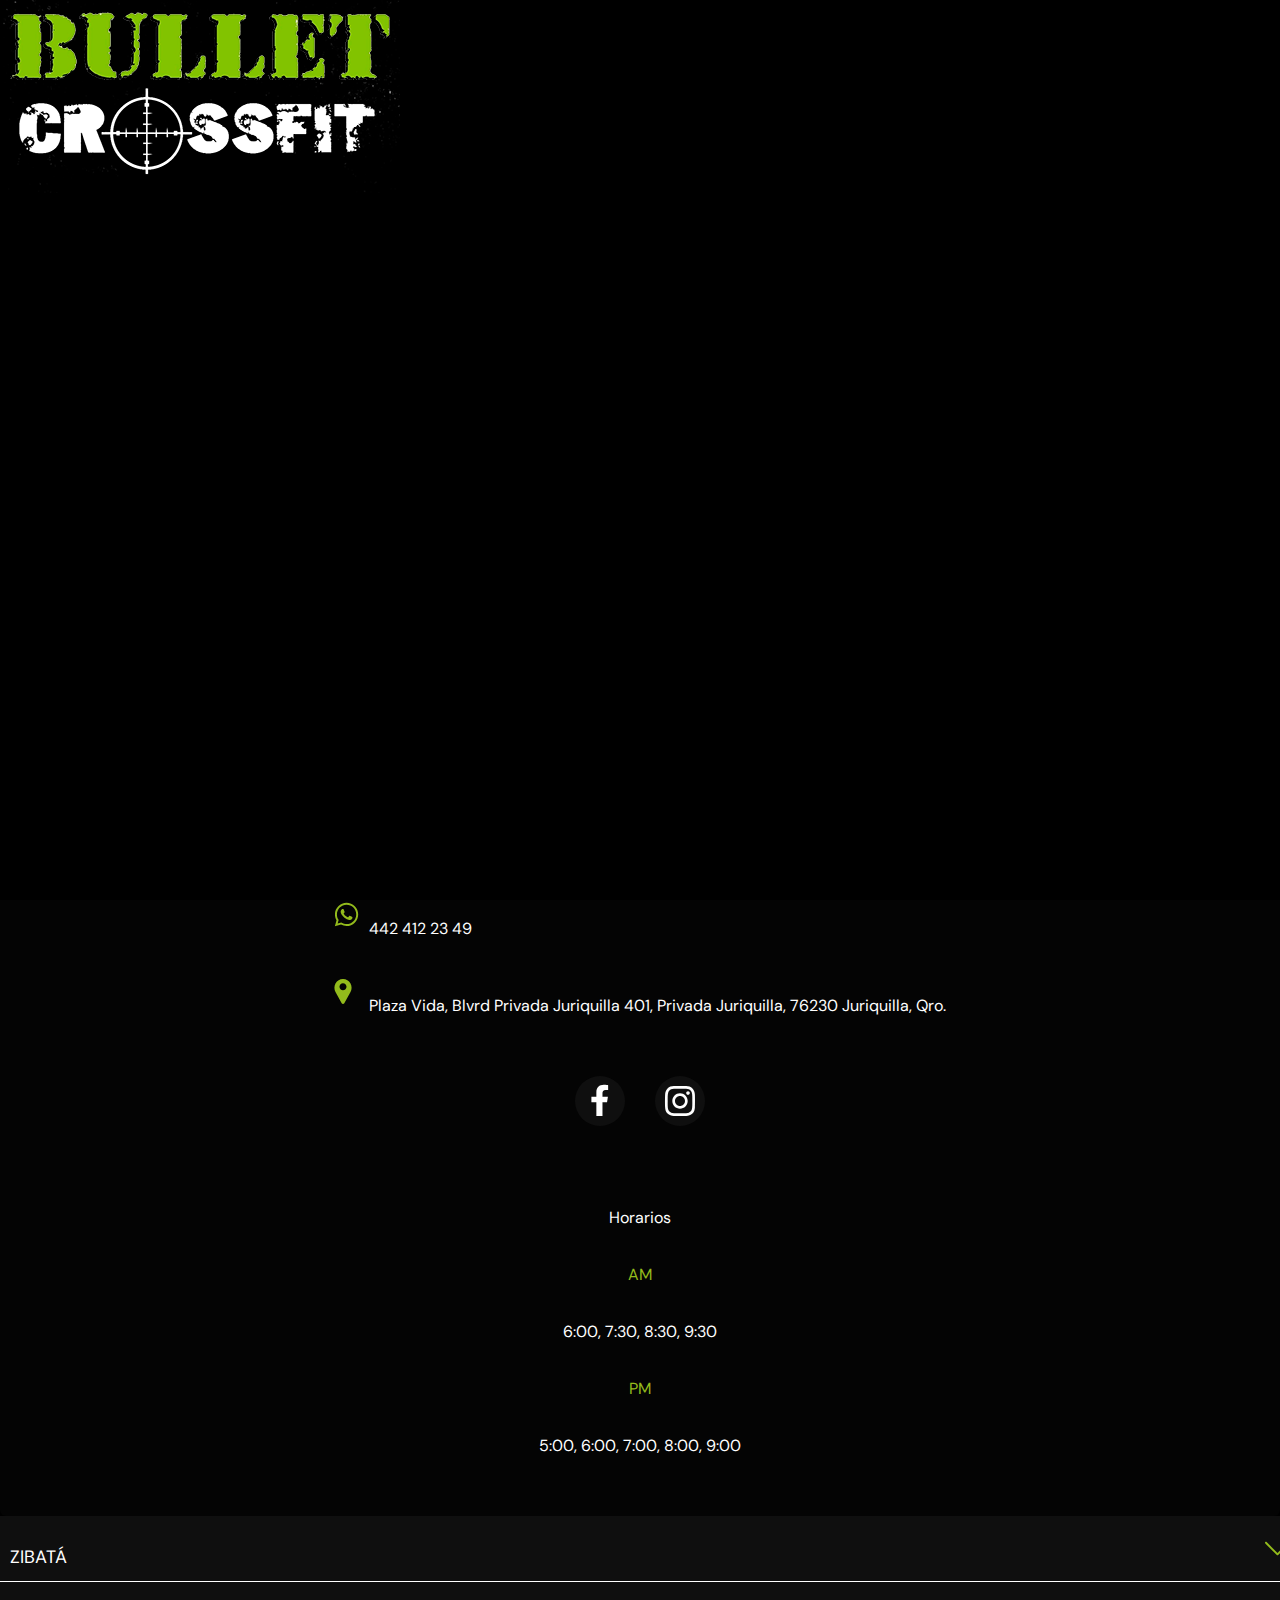
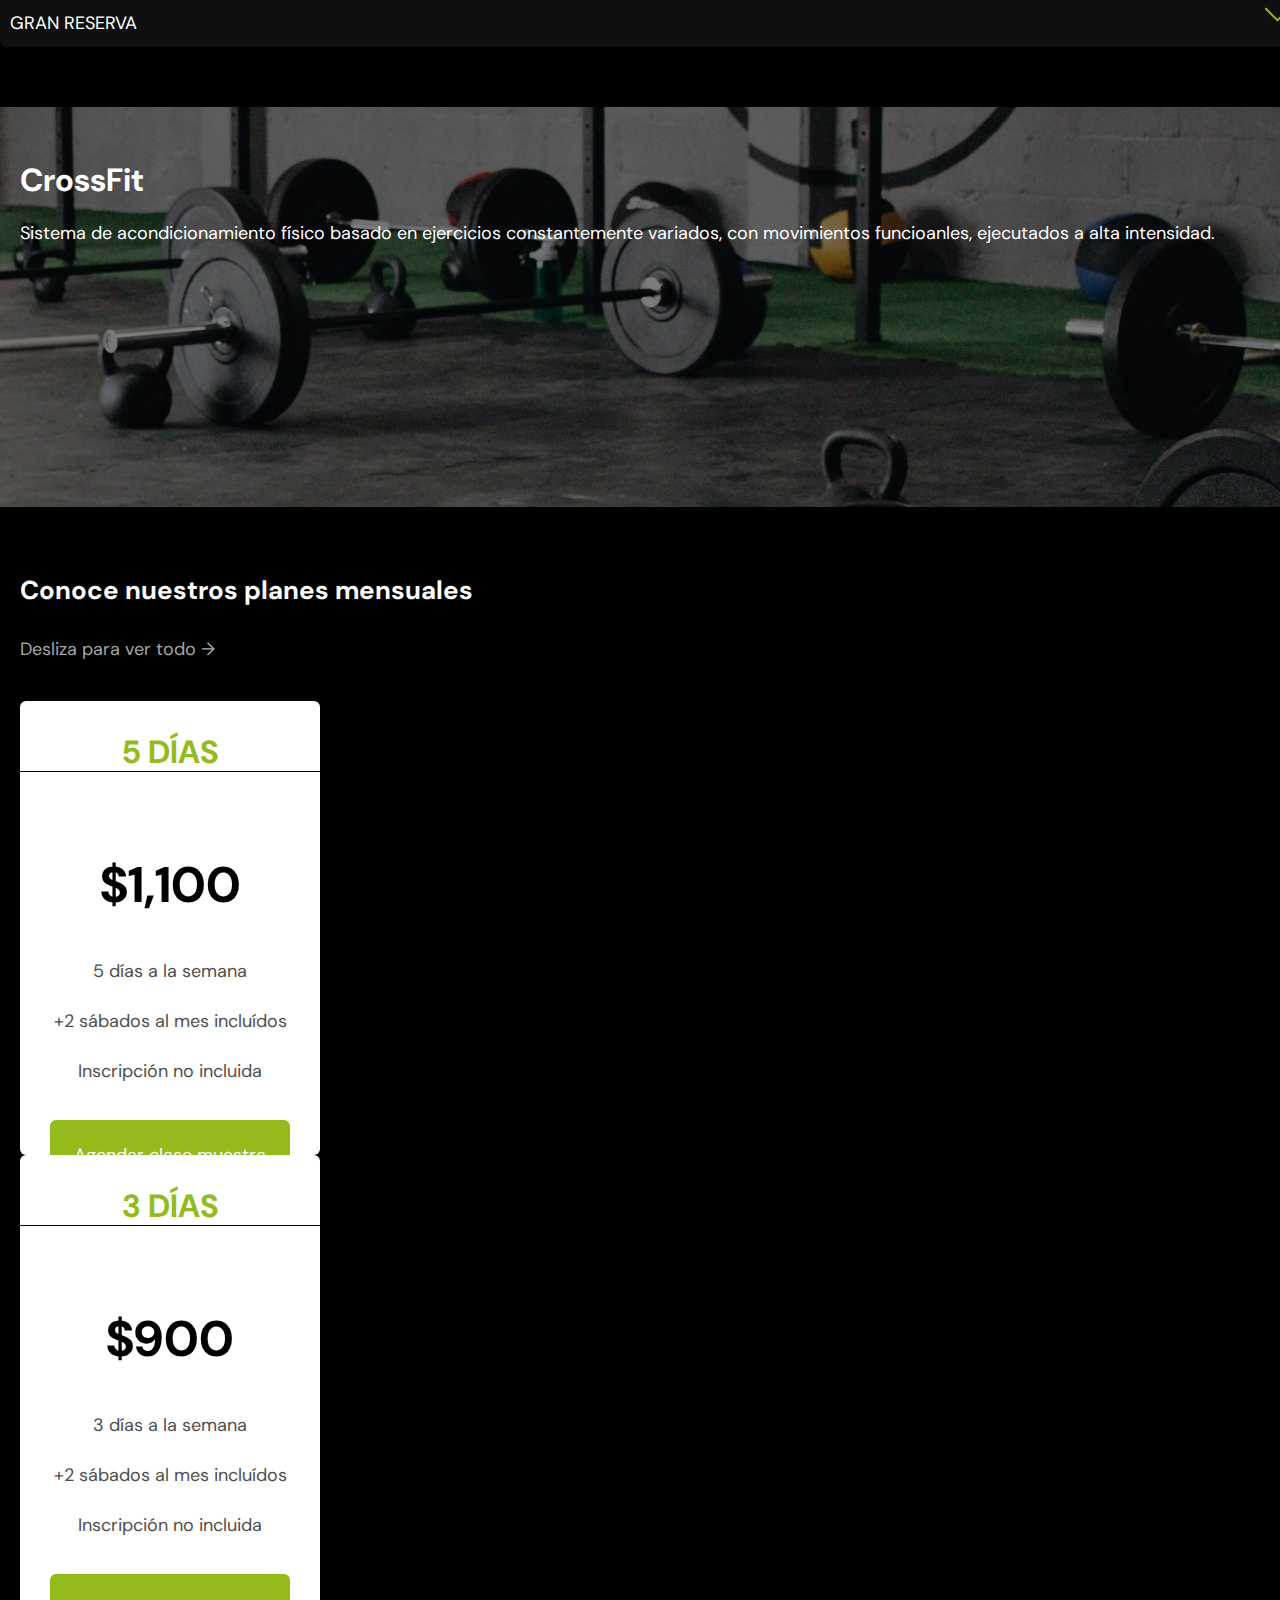
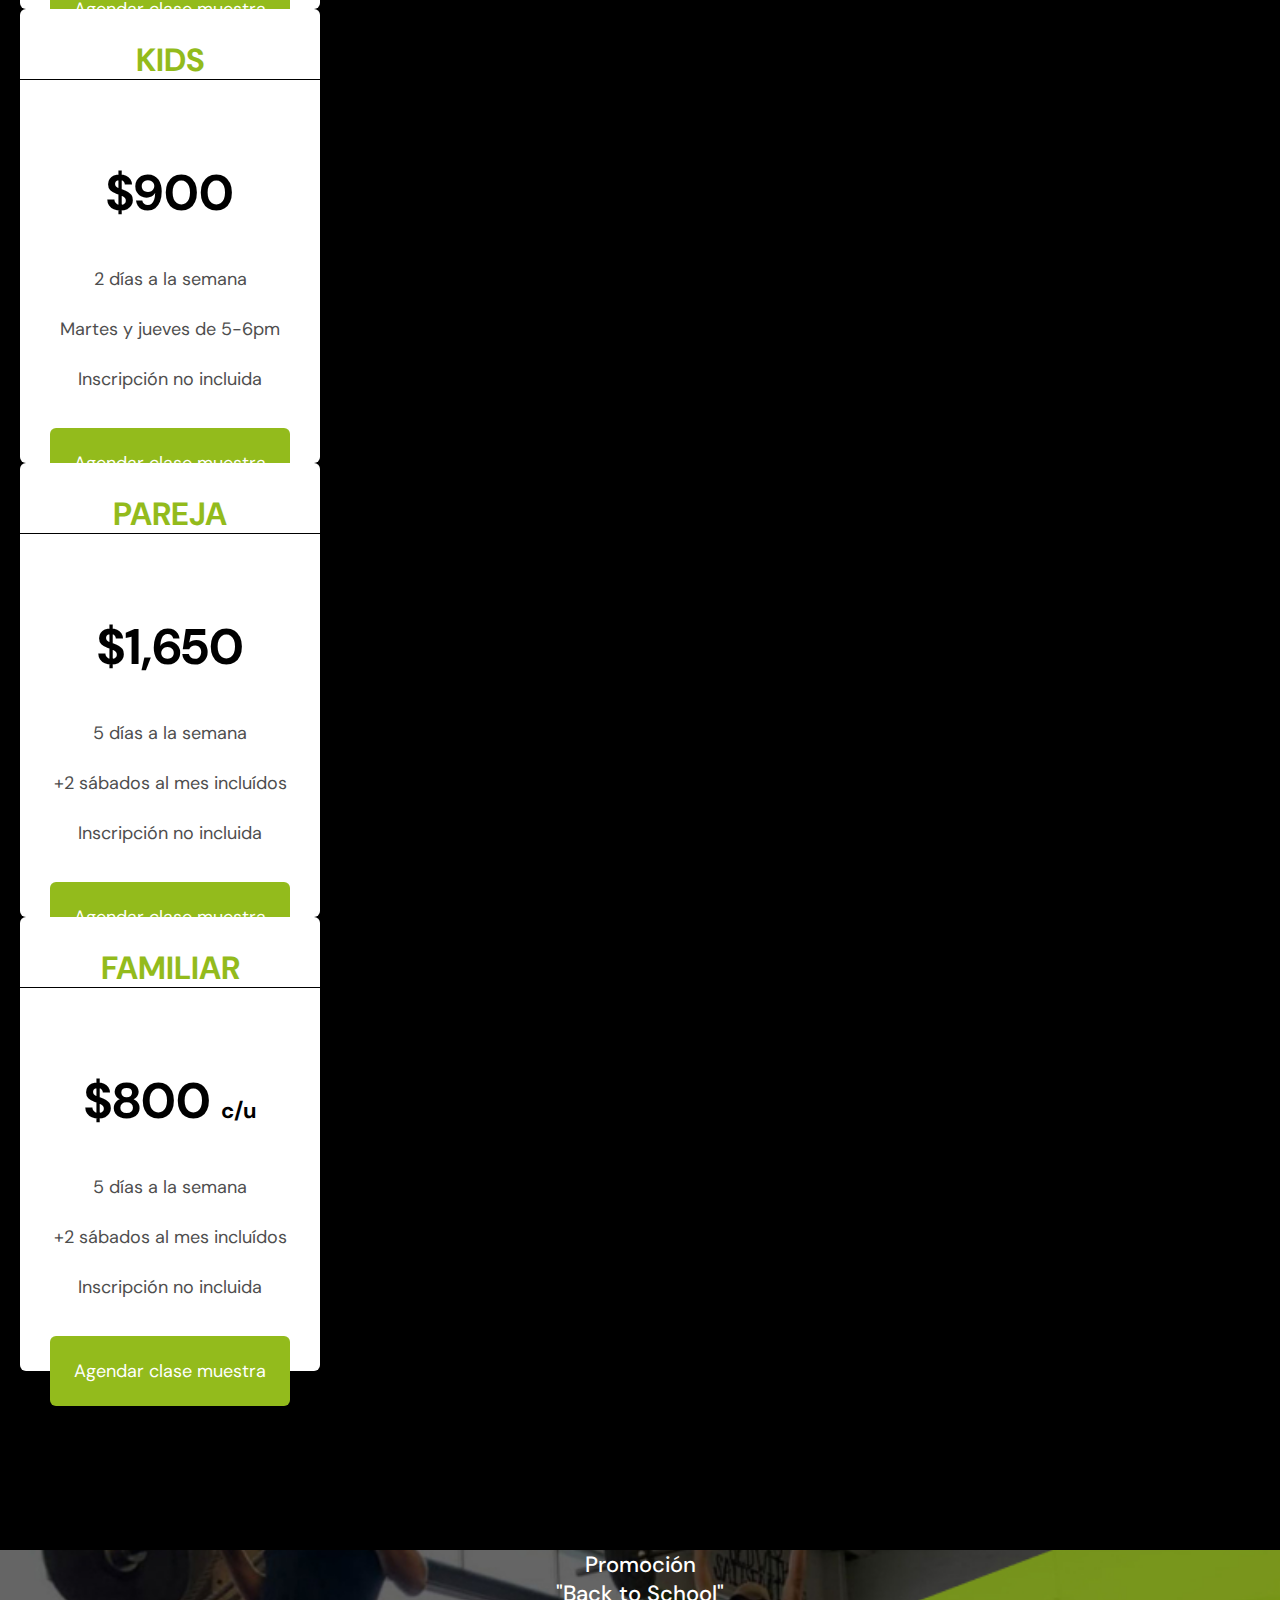
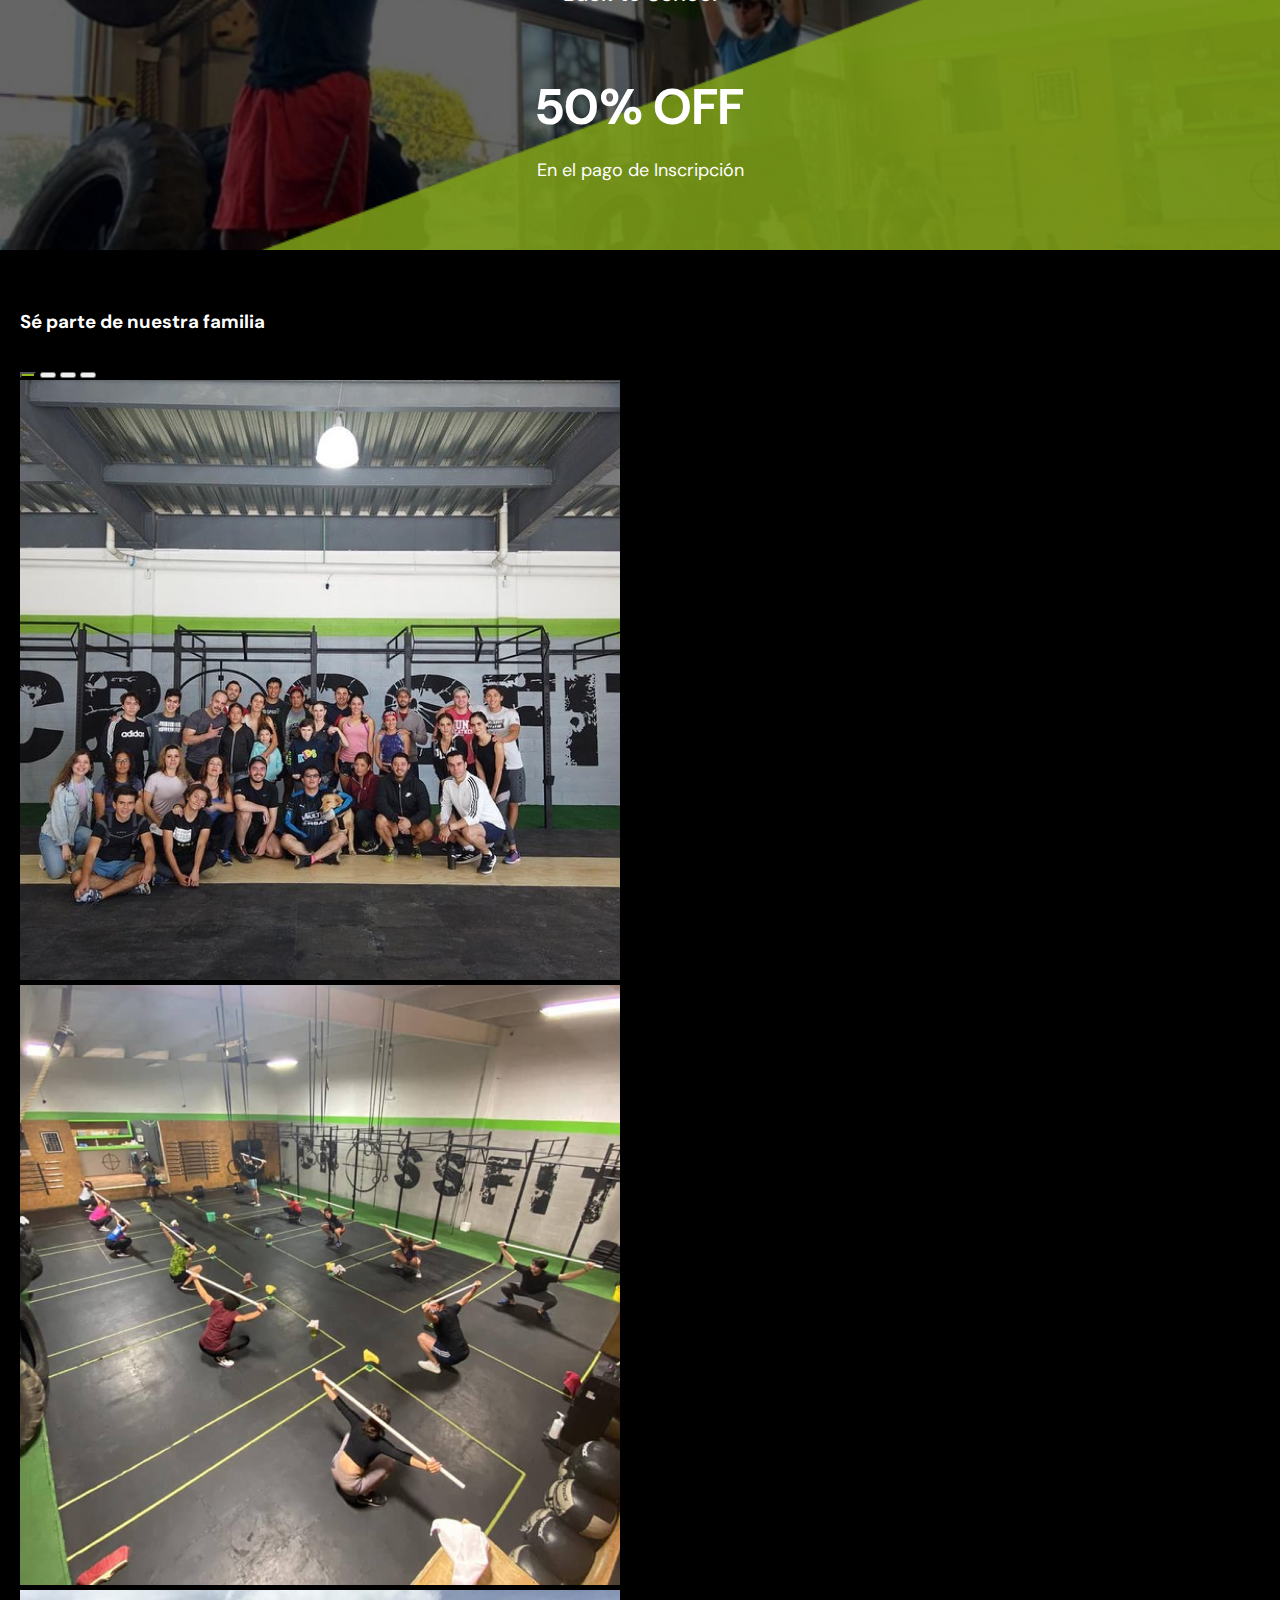
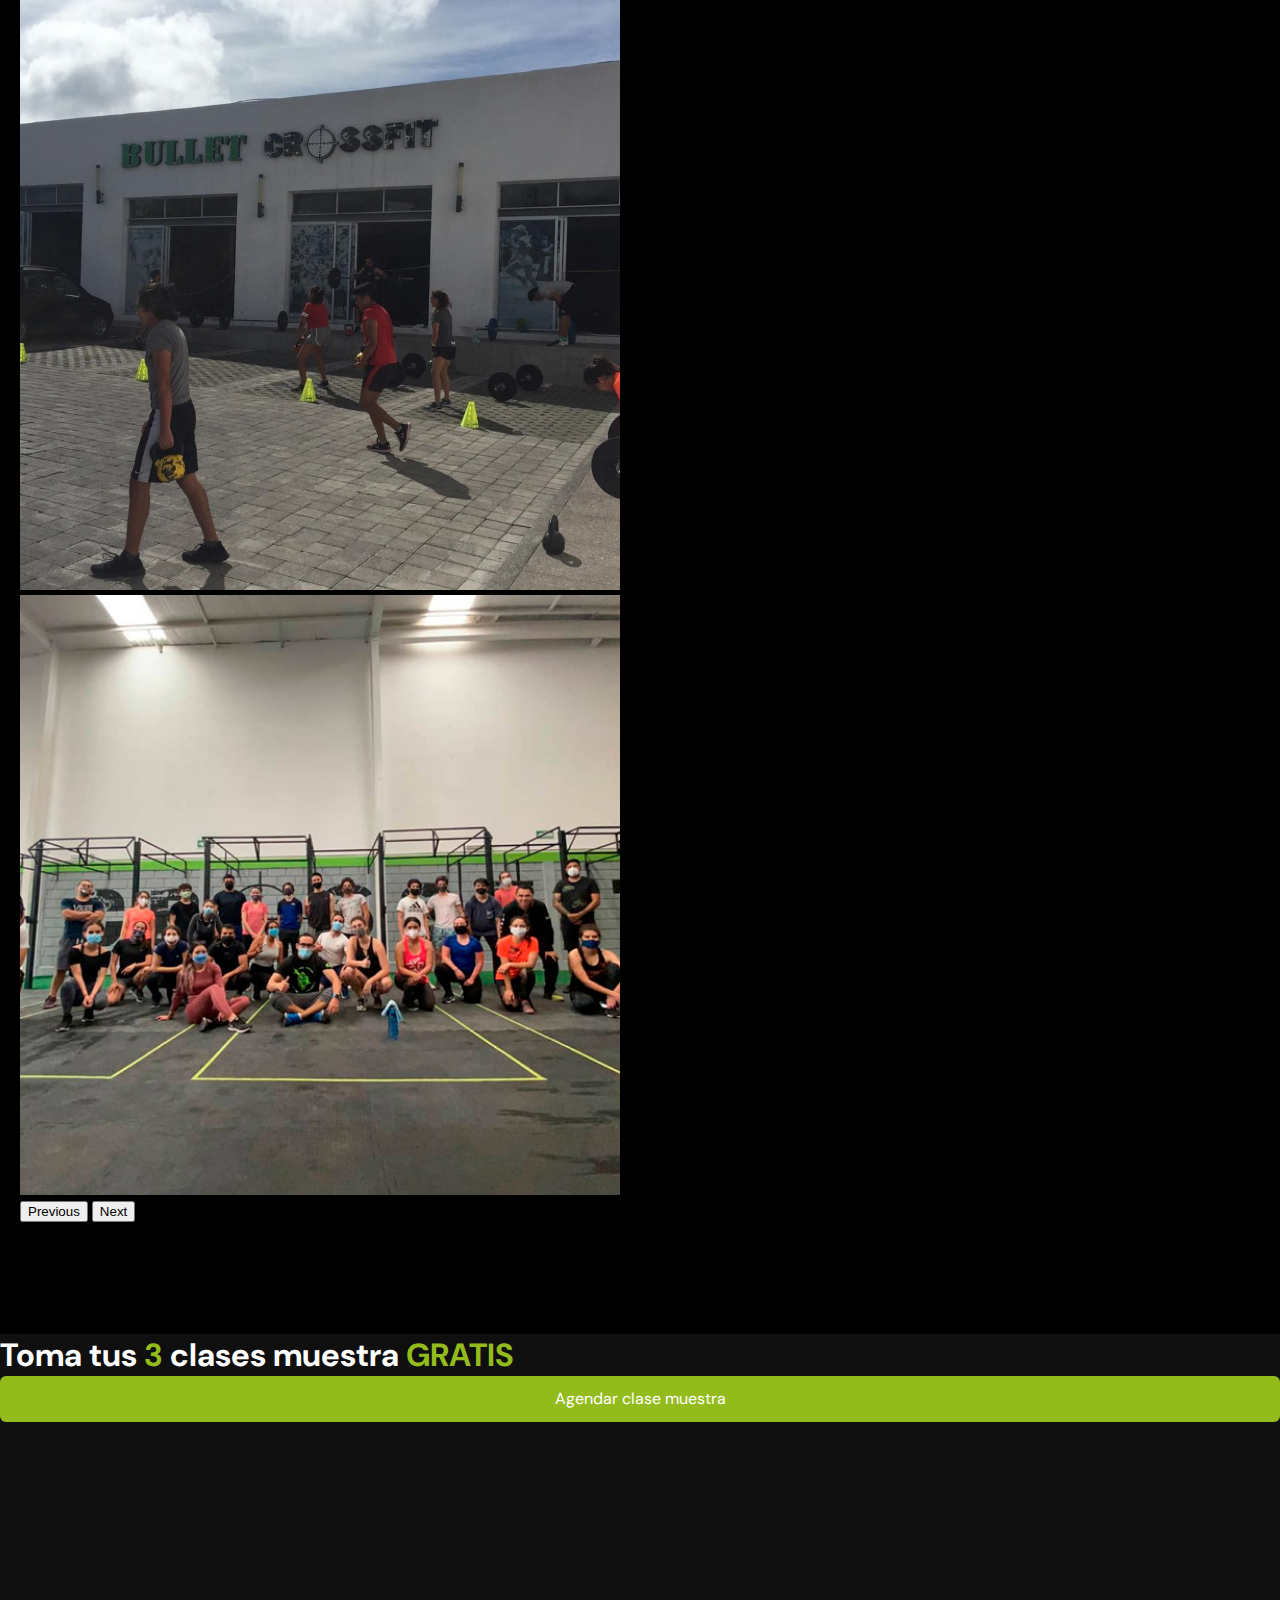
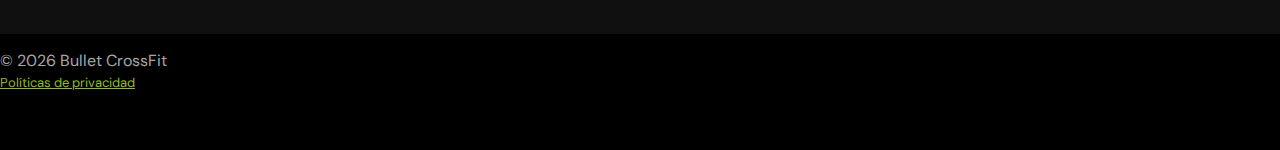
==== index.html @ 36960622 "Footer added" ====
<!DOCTYPE html>
<html lang="en">

<head>
  <meta charset="UTF-8">
  <meta http-equiv="X-UA-Compatible" content="IE=edge">
  <meta name="viewport" content="width=device-width, initial-scale=1.0">
  <title>Bullet CrossFit</title>

  <!-- BOOTSTRAP -->
  <link href="https://cdn.jsdelivr.net/npm/bootstrap@5.0.2/dist/css/bootstrap.min.css" rel="stylesheet"
    integrity="sha384-EVSTQN3/azprG1Anm3QDgpJLIm9Nao0Yz1ztcQTwFspd3yD65VohhpuuCOmLASjC" crossorigin="anonymous">

  <!-- CSS -->
  <link rel="stylesheet" href="./assets/css/style.css">

  <!-- FAVICON -->
  <link rel="shortcut icon" href="./assets/icon/favicon.png" type="image/x-icon">

  <!-- FONTS -->
  <link rel="preconnect" href="https://fonts.googleapis.com">
  <link rel="preconnect" href="https://fonts.gstatic.com" crossorigin>
  <link
    href="https://fonts.googleapis.com/css2?family=DM+Sans:wght@400;500;700&family=Roboto:wght@400;500;700;900&display=swap"
    rel="
        stylesheet">

</head>

<body>

  <!-- HIDE CONTENT -->
  <section class="hide__content d-none d-lg-flex justify-content-center align-items-center">
    <img src="./assets/img/logo_white_resized.png" alt="Logo Bullet">
  </section>

  <!-- WRAPPER -->
  <div class="wrapper">
    <!-- HEADER -->
    <header>

      <!-- NAVIGATION -->
      <div class="wrapper__nav">
        <nav class="nav d-flex align-items-center justify-content-between p-3">
          <div class="nav__logo--container">
            <a href="#" class="nav__logo">
              <img src="./assets/img/logo_white_resized.png" alt="Bullet CrossFit Logo">
            </a>
          </div>
          <div class="nav__button--container">
            <a href="https://wa.link/2tpdyw" class="nav__button bullet-btn" target="_blank">
              Agendar
            </a>
          </div>
        </nav>
      </div>
    </header>

    <div class="wrapper__content">

      <!-- BANNER -->
      <section class="wrapper__banner ">
        <div class="banner d-flex justify-content-center align-items-center position-relative px-4">
          <h1 class="banner__title text-center">Conoce Bullet y cambia tu estilo de vida</h1>
          <a href="./#plans" class="banner__button bullet-btn position-absolute">
            Únete
          </a>
        </div>
      </section>

      <!-- MAIN -->
      <main>

        <!-- LOCATIONS -->
        <section class="locations px-4">
          <div class="locations__header">
            <h2 class="locations__header-title text-center">
              Forma parte de la mejor comunidad de fitness
            </h2>
            <p class="locations__header-description text-center">
              Encuentra tu sucursal más cercana
            </p>
          </div>
          <div class="locations__body">
            <article class="locations__dropdown">
              <div class="dropdown__header">
                <h3>Juriquilla</h3>
                <span class="rotate"></span>
              </div>
              <div class="dropdown__body show">
                <p class="body__intro">Da clic para conocernos</p>
                <div class="body__contact">
                  <a href="https://wa.link/9fefru" class="contact__contact-link" target="_blank">
                    <span class="contact__contact-link--whatsapp"></span>
                    <p>442 412 23 49</p>
                  </a>
                  <a href="https://goo.gl/maps/PpkkTSuYLNdUomzv5" class="contact__contact-link" target="_blank">
                    <span class="contact__contact-link--location"></span>
                    <p>Plaza Vida, Blvrd Privada Juriquilla 401, Privada Juriquilla, 76230 Juriquilla, Qro.</p>
                  </a>
                </div>
                <div class="body__social">
                  <a href="https://www.facebook.com/bulletcrossfitJuriquilla" class="social__link facebook"
                    target="_blank">
                    <span></span>
                  </a>
                  <a href="https://www.instagram.com/bulletjuriquilla/" class="social__link instagram" target="_blank">
                    <span></span>
                  </a>
                </div>
                <div class="body__schedule">
                  <p class="schedule__title">Horarios</p>
                  <p class="schedule__subtitle">AM</p>
                  <p class="schedule__schedules">6:00, 7:30, 8:30, 9:30</p>
                  <p class="schedule__subtitle">PM</p>
                  <p class="schedule__schedules">5:00, 6:00, 7:00, 8:00, 9:00</p>

                </div>
              </div>
            </article>
            <article class="locations__dropdown">
              <div class="dropdown__header">
                <h3>Zibatá</h3>
                <span></span>
              </div>
              <div class="dropdown__body">
                <p class="body__intro">Da clic para conocernos</p>
                <div class="body__contact">
                  <a href="https://wa.link/9fefru" class="contact__contact-link" target="_blank">
                    <span class="contact__contact-link--whatsapp"></span>
                    <p>442 412 23 49</p>
                  </a>
                  <a href="https://goo.gl/maps/PpkkTSuYLNdUomzv5" class="contact__contact-link" target="_blank">
                    <span class="contact__contact-link--location"></span>
                    <p>Plaza Vida, Blvrd Privada Juriquilla 401, Privada Juriquilla, 76230 Juriquilla, Qro.</p>
                  </a>
                </div>
                <div class="body__social">
                  <a href="https://www.facebook.com/bulletcrossfitJuriquilla" class="social__link facebook"
                    target="_blank">
                    <span></span>
                  </a>
                  <a href="https://www.instagram.com/bulletjuriquilla/" class="social__link instagram" target="_blank">
                    <span></span>
                  </a>
                </div>
                <div class="body__schedule">
                  <p class="schedule__title">Horarios</p>
                  <p class="schedule__subtitle">AM</p>
                  <p class="schedule__schedules">6:00, 7:30, 8:30, 9:30</p>
                  <p class="schedule__subtitle">PM</p>
                  <p class="schedule__schedules">5:00, 6:00, 7:00, 8:00, 9:00</p>

                </div>
              </div>
            </article>
            <article class="locations__dropdown">
              <div class="dropdown__header">
                <h3>Gran Reserva</h3>
                <span></span>
              </div>
              <div class="dropdown__body">
                <p class="body__intro">Da clic para conocernos</p>
                <div class="body__contact">
                  <a href="https://wa.link/9fefru" class="contact__contact-link" target="_blank">
                    <span class="contact__contact-link--whatsapp"></span>
                    <p>442 412 23 49</p>
                  </a>
                  <a href="https://goo.gl/maps/PpkkTSuYLNdUomzv5" class="contact__contact-link" target="_blank">
                    <span class="contact__contact-link--location"></span>
                    <p>Plaza Vida, Blvrd Privada Juriquilla 401, Privada Juriquilla, 76230 Juriquilla, Qro.</p>
                  </a>
                </div>
                <div class="body__social">
                  <a href="https://www.facebook.com/bulletcrossfitJuriquilla" class="social__link facebook"
                    target="_blank">
                    <span></span>
                  </a>
                  <a href="https://www.instagram.com/bulletjuriquilla/" class="social__link instagram" target="_blank">
                    <span></span>
                  </a>
                </div>
                <div class="body__schedule">
                  <p class="schedule__title">Horarios</p>
                  <p class="schedule__subtitle">AM</p>
                  <p class="schedule__schedules">6:00, 7:30, 8:30, 9:30</p>
                  <p class="schedule__subtitle">PM</p>
                  <p class="schedule__schedules">5:00, 6:00, 7:00, 8:00, 9:00</p>

                </div>
              </div>
            </article>

          </div>
        </section>

        <!-- HERO -->
        <section class="hero">
          <div class="hero__container d-flex flex-column justify-content-center align-items-start">
            <h3 class="hero__title">
              CrossFit
            </h3>
            <p class="hero__description">
              Sistema de acondicionamiento físico basado en ejercicios constantemente variados, con movimientos
              funcioanles,
              ejecutados a alta intensidad.
            </p>
          </div>
          <div id="plans"></div>
        </section>

        <!-- PLANS -->
        <section class="plans">
          <div class="plans__container d-flex flex-column justify-content-center align-items-center">
            <div class="plans__intro d-flex flex-column justify-content-center align-items-center">
              <h3 class="text-center">Conoce nuestros planes mensuales</h3>
              <p>Desliza para ver todo &rarr;</p>
            </div>
            <div class="plan-cards__container d-grid">
              <article class="plan-card">
                <div class="plan-card__header">
                  <h3 class="plan-card__title">5 días</h3>
                </div>
                <div class="plan-card__body">
                  <p class="plan-card__price">
                    $1,100
                  </p>
                  <ul class="plan-card__description">
                    <li>5 días a la semana</li>
                    <li>+2 sábados al mes incluídos</li>
                    <li>Inscripción no incluida</li>
                  </ul>
                  <a href="https://wa.link/2tpdyw" target="_blank" class="plan-card__button bullet-btn">Agendar clase
                    muestra</a>
                </div>
              </article>
              <article class="plan-card">
                <div class="plan-card__header">
                  <h3 class="plan-card__title">3 días</h3>
                </div>
                <div class="plan-card__body">
                  <p class="plan-card__price">
                    $900
                  </p>
                  <ul class="plan-card__description">
                    <li>3 días a la semana</li>
                    <li>+2 sábados al mes incluídos</li>
                    <li>Inscripción no incluida</li>
                  </ul>
                  <a href="https://wa.link/2tpdyw" target="_blank" class="plan-card__button bullet-btn">Agendar clase
                    muestra</a>
                </div>
              </article>
              <article class="plan-card">
                <div class="plan-card__header">
                  <h3 class="plan-card__title">Kids</h3>
                </div>
                <div class="plan-card__body">
                  <p class="plan-card__price">
                    $900
                  </p>
                  <ul class="plan-card__description">
                    <li>2 días a la semana</li>
                    <li>Martes y jueves de 5-6pm</li>
                    <li>Inscripción no incluida</li>
                  </ul>
                  <a href="https://wa.link/2tpdyw" target="_blank" class="plan-card__button bullet-btn">Agendar clase
                    muestra</a>
                </div>
              </article>
              <article class="plan-card">
                <div class="plan-card__header">
                  <h3 class="plan-card__title">Pareja</h3>
                </div>
                <div class="plan-card__body">
                  <p class="plan-card__price">
                    $1,650
                  </p>
                  <ul class="plan-card__description">
                    <li>5 días a la semana</li>
                    <li>+2 sábados al mes incluídos</li>
                    <li>Inscripción no incluida</li>
                  </ul>
                  <a href="https://wa.link/2tpdyw" target="_blank" class="plan-card__button bullet-btn">Agendar clase
                    muestra</a>
                </div>
              </article>
              <article class="plan-card">
                <div class="plan-card__header">
                  <h3 class="plan-card__title">Familiar</h3>
                </div>
                <div class="plan-card__body">
                  <p class="plan-card__price">
                    $800 <span>c/u</span>
                  </p>
                  <ul class="plan-card__description">
                    <li>5 días a la semana</li>
                    <li>+2 sábados al mes incluídos</li>
                    <li>Inscripción no incluida</li>
                  </ul>
                  <a href="https://wa.link/2tpdyw" target="_blank" class="plan-card__button bullet-btn">Agendar clase
                    muestra</a>
                </div>
              </article>
            </div>
          </div>
        </section>

        <!-- PROMO BANNER -->
        <section class="promo-banner">
          <div class="promo-banner__container d-flex flex-column justify-content-evenly align-items-center">
            <h4>Promoción <br> "Back to School"</h4>
            <h4>50% OFF</h4>
            <p>En el pago de Inscripción</p>
          </div>
        </section>

        <!-- CAROUSEL -->
        <section class="carousel">
          <div class="carousel__container">
            <h3 class="carousel__title text-center">Sé parte de nuestra familia</h3>
            <div class="bootstrap-carousel__container">
              <div id="bs-carousel" class="carousel slide" data-bs-ride="carousel">
                <div class="carousel-indicators">
                  <button type="button" data-bs-target="#bs-carousel" data-bs-slide-to="0" class="active"
                    aria-current="true" aria-label="Slide 1"></button>
                  <button type="button" data-bs-target="#bs-carousel" data-bs-slide-to="1"
                    aria-label="Slide 2"></button>
                  <button type="button" data-bs-target="#bs-carousel" data-bs-slide-to="2"
                    aria-label="Slide 3"></button>
                  <button type="button" data-bs-target="#bs-carousel" data-bs-slide-to="3"
                    aria-label="Slide 4"></button>
                </div>
                <div class="carousel-inner">
                  <div class="carousel-item active">
                    <img src="./assets/img/carousel/1.jpg" class="d-block w-100" alt="Bullet CrossFit Clase">
                  </div>
                  <div class="carousel-item">
                    <img src="./assets/img/carousel/2.jpg" class="d-block w-100" alt="Bullet CrossFit Clase">
                  </div>
                  <div class="carousel-item">
                    <img src="./assets/img/carousel/3.jpg" class="d-block w-100" alt="Bullet CrossFit Clase">
                  </div>
                  <div class="carousel-item">
                    <img src="./assets/img/carousel/4.jpg" class="d-block w-100" alt="Bullet CrossFit Clase">
                  </div>
                </div>
                <button class="carousel-control-prev" type="button" data-bs-target="#bs-carousel" data-bs-slide="prev">
                  <span class="carousel-control-prev-icon" aria-hidden="true"></span>
                  <span class="visually-hidden">Previous</span>
                </button>
                <button class="carousel-control-next" type="button" data-bs-target="#bs-carousel" data-bs-slide="next">
                  <span class="carousel-control-next-icon" aria-hidden="true"></span>
                  <span class="visually-hidden">Next</span>
                </button>
              </div>
            </div>
          </div>
        </section>

        <!-- CALL TO ACTION -->
        <section class="action">
          <div class="action__container d-flex flex-column justify-content-center align-items-center">
            <p class="action__description text-center mb-4">Toma tus <span>3</span> clases muestra <span>GRATIS</span>
            </p>
            <a class="action__button bullet-btn" href="https://wa.link/2tpdyw" target="_blank">Agendar clase
              muestra</a>
          </div>
        </section>
      </main>
    </div>

    <!-- FOOTER -->
    <footer class="footer">
      <div class="footer__container d-flex flex-column justify-content-center align-items-center">
        <p class="footer__copyright mb-2">
          © <span class="footer__year"></span> Bullet CrossFit
        </p>
        <a href="#" class="privacy-politics-link">Políticas de privacidad</a>
      </div>
    </footer>
  </div>




  <!-- BOOTSTRAP -->
  <script src="https://cdn.jsdelivr.net/npm/bootstrap@5.0.2/dist/js/bootstrap.bundle.min.js"
    integrity="sha384-MrcW6ZMFYlzcLA8Nl+NtUVF0sA7MsXsP1UyJoMp4YLEuNSfAP+JcXn/tWtIaxVXM" crossorigin="anonymous"
    defer></script>

  <!-- SCRIPTS -->
  <script src="./assets/js/app.js"></script>

</body>

</html>
---- assets/css/style.css ----
body {
  background-color: #000;
  box-sizing: border-box;
  padding: 0;
  margin: 0;
  font-family: "DM Sans", sans-serif;
  position: relative;
}

a {
  font-family: "DM Sans", sans-serif !important;
}

h1,
h2,
h3,
h4,
h5,
h6,
p,
a {
  margin-bottom: 0;
}

*:focus-visible {
  outline: none !important;
  box-shadow: 0 0 0 4px rgba(132, 217, 217, 0.5);
  border-radius: 2px !important;
}

input:focus-visible {
  box-shadow: none !important;
}

.wrapper__content {
  padding-top: 5.9375rem;
}

.hide__content {
  position: absolute;
  top: 0;
  left: 0;
  bottom: 0;
  right: 0;
  height: 100vh;
  width: 100%;
  z-index: 99999;
  background: #000;
}

.bullet-btn {
  display: flex;
  justify-content: center;
  align-items: center;
  border-radius: 6px;
  padding: 0.8em 1.7em;
  text-decoration: none;
  outline: none;
  border: none;
  color: #fff;
  background: #93bb1c;
}

.bullet-btn:hover {
  color: #fff;
  background: #ade014;
}

.locations__body .locations__dropdown .dropdown__header span, .locations__body .locations__dropdown .dropdown__body .contact__contact-link .contact__contact-link--whatsapp, .locations__body .locations__dropdown .dropdown__body .contact__contact-link .contact__contact-link--location, .locations__body .locations__dropdown .dropdown__body .body__social .social__link span {
  display: inline-block;
  background-position: center !important;
  background-repeat: no-repeat !important;
  background-size: cover !important;
}

.nav {
  width: 100%;
  position: fixed;
  top: 0;
  right: 0;
  left: 0;
  background: #000;
  z-index: 999;
}

.nav__logo {
  display: inline-block;
}

.nav__logo img {
  width: 8.75rem;
}

.nav__button {
  height: 3.125rem;
  width: 7.5rem;
}

.banner {
  width: 100%;
  height: 25rem;
  background: url("../img/background__mobile.jpg");
  background-position: center;
  background-size: cover;
  background-repeat: no-repeat;
  z-index: 1;
}

.banner__title {
  font-weight: bold;
  font-size: 2.25rem;
  color: #fff;
}

.banner__button {
  font-size: 1.625rem;
  height: 4.375rem;
  width: 15.625rem;
  bottom: -2.1875rem;
}

.banner::after {
  content: "";
  position: absolute;
  top: 0;
  left: 0;
  width: 100%;
  height: 100%;
  background: rgba(0, 0, 0, 0.25);
  z-index: -1;
}

.locations {
  padding-top: 5rem;
  padding-bottom: 3.75rem;
}

.locations__header-title {
  font-weight: bold;
  margin-bottom: 1.875rem;
  font-size: 1.625rem;
  color: #fff;
}

.locations__header-description {
  margin-bottom: 1.875rem;
  font-size: 1.125rem;
  color: #fff;
}

.locations__body .locations__dropdown .dropdown__header {
  width: 100%;
  height: 2.8125rem;
  padding: 0.625rem;
  display: flex;
  justify-content: space-between;
  align-items: center;
  color: #fff;
  background-color: #0f0f0f;
  border-bottom: 1px solid #fff;
}

.locations__body .locations__dropdown .dropdown__header h3 {
  text-transform: uppercase;
  font-weight: 400;
  font-size: 1.125rem;
}

.locations__body .locations__dropdown .dropdown__header span {
  background: url("../icon/arrow__inactive.svg");
  width: 1.5625rem;
  height: 1.5625rem;
  transform: rotate(0);
  transition: ease 0.5s;
}

.locations__body .locations__dropdown .dropdown__header span.rotate {
  transform: rotate(180deg);
}

.locations__body .locations__dropdown .dropdown__body.show {
  padding: 1.25rem;
  max-height: 700px;
}

.locations__body .locations__dropdown .dropdown__body {
  height: auto;
  max-height: 0;
  padding: 0;
  display: flex;
  flex-direction: column;
  justify-content: center;
  align-items: center;
  background-color: #040404;
  color: #fff;
  overflow: hidden;
  transition: max-height ease 0.3s;
}

.locations__body .locations__dropdown .dropdown__body * {
  margin-bottom: 1.25rem;
}

.locations__body .locations__dropdown .dropdown__body .body__intro {
  margin-bottom: 2.5rem;
}

.locations__body .locations__dropdown .dropdown__body .contact__contact-link {
  display: grid;
  grid-template-columns: 1.875rem auto;
  gap: 0.3125rem;
  color: #fff;
  text-decoration: none;
}

.locations__body .locations__dropdown .dropdown__body .contact__contact-link .contact__contact-link--whatsapp {
  background: url("../icon/whatsapp.svg");
  height: 1.5625rem;
  width: 1.5625rem;
}

.locations__body .locations__dropdown .dropdown__body .contact__contact-link .contact__contact-link--location {
  background: url("../icon/location.svg");
  height: 1.5625rem;
  width: 1.125rem;
}

.locations__body .locations__dropdown .dropdown__body .body__social {
  display: flex;
  justify-content: center;
  align-items: center;
  gap: 1.875rem;
}

.locations__body .locations__dropdown .dropdown__body .body__social .social__link span {
  height: 3.125rem;
  width: 3.125rem;
}

.locations__body .locations__dropdown .dropdown__body .body__social .social__link.facebook span {
  background: url("../icon/facebook.svg");
}

.locations__body .locations__dropdown .dropdown__body .body__social .social__link.instagram span {
  background: url("../icon/instagram.svg");
}

.locations__body .locations__dropdown .dropdown__body .body__schedule {
  display: flex;
  flex-direction: column;
  justify-content: center;
  align-items: center;
}

.locations__body .locations__dropdown .dropdown__body .body__schedule .schedule__subtitle {
  color: #93bb1c;
}

.locations__body .locations__dropdown .dropdown__body:last-child {
  border-radius: 0 0 6px 6px;
}

.locations__body .locations__dropdown:first-child .dropdown__header {
  border-radius: 6px 6px 0 0;
}

.locations__body .locations__dropdown:last-child .dropdown__header {
  border-radius: 0 0 6px 6px;
  border: none;
}

.locations__body .locations__dropdown:last-child .dropdown__header.active {
  border-bottom-left-radius: 0px;
  border-bottom-right-radius: 0px;
  border-bottom: 1px solid #fff;
}

.hero {
  position: relative;
  background: url("../img/bullet-crossfit-gym.jpg");
  background-position: center;
  background-repeat: no-repeat;
  background-size: cover;
  height: 25rem;
  width: 100%;
  z-index: 1;
}

.hero__container {
  width: 100%;
  height: 100%;
  padding: 1.25rem;
  color: #fff;
  position: relative;
}

.hero__title {
  font-weight: bold;
  margin-bottom: 1.25rem;
  font-size: 2rem;
}

.hero__description {
  font-size: 1.125rem;
}

.hero::after {
  content: "";
  position: absolute;
  top: 0;
  left: 0;
  right: 0;
  width: 100%;
  height: 100%;
  background: rgba(0, 0, 0, 0.5);
  z-index: -1;
}

#plans {
  display: inline-block;
  height: 50px;
  width: 100%;
  position: absolute;
  bottom: 50px;
}

.plans__container {
  padding: 2.5rem 1.25rem;
  padding-bottom: 5rem;
}

.plans__container .plans__intro h3 {
  margin-bottom: 1.875rem;
  font-size: 1.625rem;
  color: #fff;
}

.plans__container .plans__intro p {
  margin-bottom: 2.5rem;
  font-size: 1.125rem;
  color: #a7a7a7;
}

.plans__container .plan-cards__container {
  grid-template-columns: repeat(5, 100%);
  width: 100%;
  max-width: 18.75rem;
  overflow-x: scroll;
  overscroll-behavior-x: contain;
  scroll-snap-type: x proximity;
  gap: 1.5625rem;
  padding-bottom: 4.375rem;
}

.plans__container .plan-cards__container::-webkit-scrollbar {
  height: 5px;
}

.plans__container .plan-cards__container::-webkit-scrollbar-thumb {
  background-color: #93bb1c;
  border-radius: 5px;
}

.plans__container .plan-cards__container::-webkit-scrollbar-track {
  background-color: #0f0f0f;
}

.plans__container .plan-card {
  width: 100%;
  background: #fff;
  scroll-snap-align: center;
  border-radius: 6px;
  position: relative;
}

.plans__container .plan-card .plan-card__header {
  height: 4.375rem;
  border-bottom: 1px solid #000;
  display: flex;
  justify-content: center;
  align-items: center;
}

.plans__container .plan-card .plan-card__header .plan-card__title {
  font-weight: bold;
  text-transform: uppercase;
  font-size: 2rem;
  color: #93bb1c;
}

.plans__container .plan-card .plan-card__body {
  padding: 1.875rem;
  display: flex;
  flex-direction: column;
  justify-content: center;
  align-items: center;
}

.plans__container .plan-card .plan-card__body .plan-card__price {
  margin-bottom: 1.5625rem;
  font-size: 3.125rem;
  font-weight: bold;
  color: #000;
}

.plans__container .plan-card .plan-card__body .plan-card__price span {
  font-size: 1.375rem;
}

.plans__container .plan-card .plan-card__body .plan-card__description {
  padding: 0;
  list-style: none;
  color: #4e4e4e;
}

.plans__container .plan-card .plan-card__body .plan-card__description li {
  min-height: 2.5rem;
  text-align: center;
  font-size: 1.125rem;
  margin-bottom: 0.625rem;
}

.plans__container .plan-card .plan-card__body .plan-card__button {
  padding: 0;
  width: 80%;
  font-size: 1.125rem;
  height: 4.375rem;
  position: absolute;
  bottom: -35px;
}

.promo-banner {
  position: relative;
  background: url("../img/promo__banner.jpg");
  background-position: center;
  background-repeat: no-repeat;
  background-size: cover;
  height: 18.75rem;
  width: 100%;
  z-index: 1;
}

.promo-banner .promo-banner__container {
  height: 100%;
  color: #fff;
  text-align: center;
}

.promo-banner h4:first-of-type {
  font-size: 1.375rem;
  font-weight: 500;
}

.promo-banner h4:last-of-type {
  font-weight: bold;
  font-size: 3.125rem;
}

.promo-banner p {
  font-weight: 400;
  font-size: 1.125rem;
}

.carousel__container {
  padding: 2.5rem 1.25rem;
  padding-bottom: 5rem;
}

.carousel__title {
  color: #fff;
  margin-bottom: 1.5625rem;
}

.carousel .bootstrap-carousel__container .carousel-indicators {
  bottom: -3.125rem;
}

.carousel .bootstrap-carousel__container .carousel-indicators button.active {
  background-color: #93bb1c;
}

.carousel .bootstrap-carousel__container .carousel-inner {
  border-radius: 6px;
}

.action {
  height: 18.75rem;
  background-color: #0f0f0f;
}

.action__container {
  width: 100%;
  height: 100%;
}

.action__description {
  font-weight: bold;
  color: #fff;
  font-size: 2rem;
}

.action__description span {
  color: #93bb1c;
}

.footer__container {
  height: 100px;
  color: #a7a7a7;
  font-size: 1rem;
}

.footer__container .privacy-politics-link {
  font-size: 0.8125rem;
  color: #93bb1c;
}

.footer__container .privacy-politics-link:hover {
  color: #a7a7a7;
}

@media (min-width: 992px) {
  body {
    overflow: hidden !important;
  }
}
/*# sourceMappingURL=style.css.map */
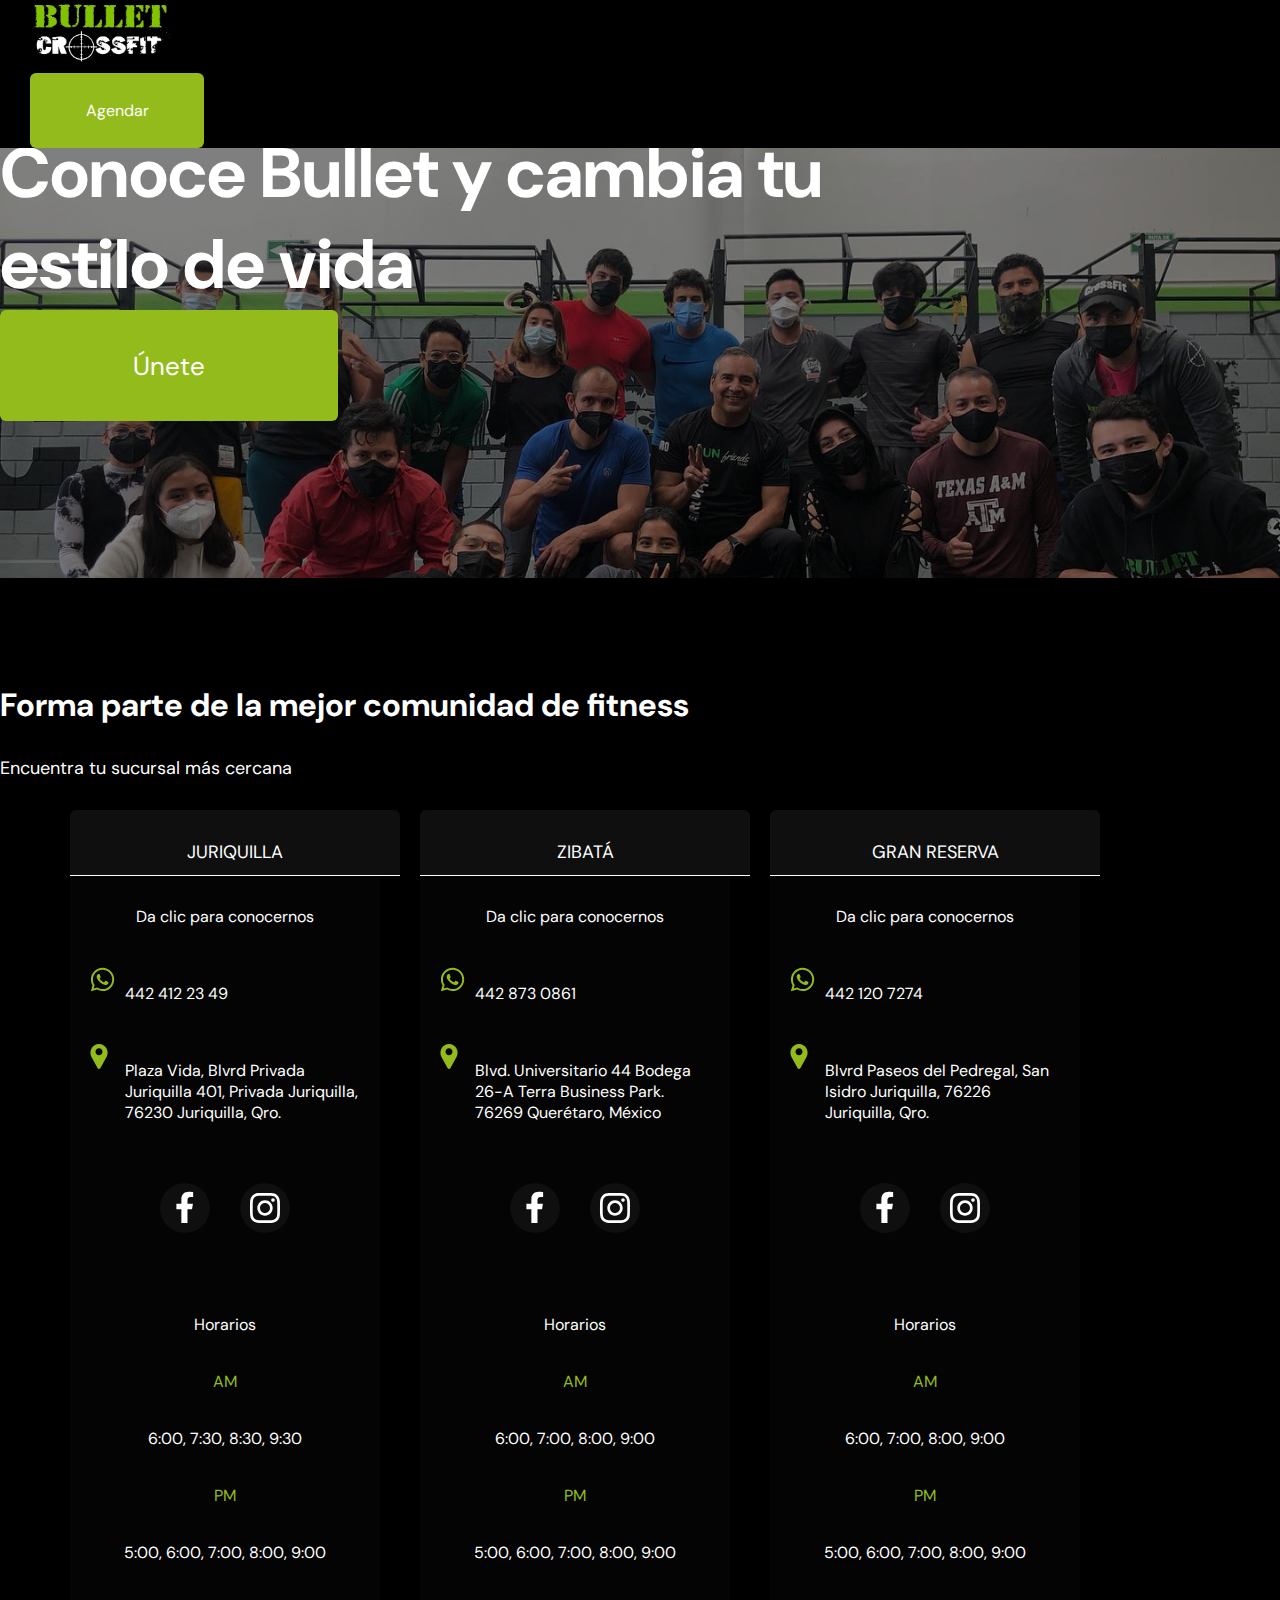
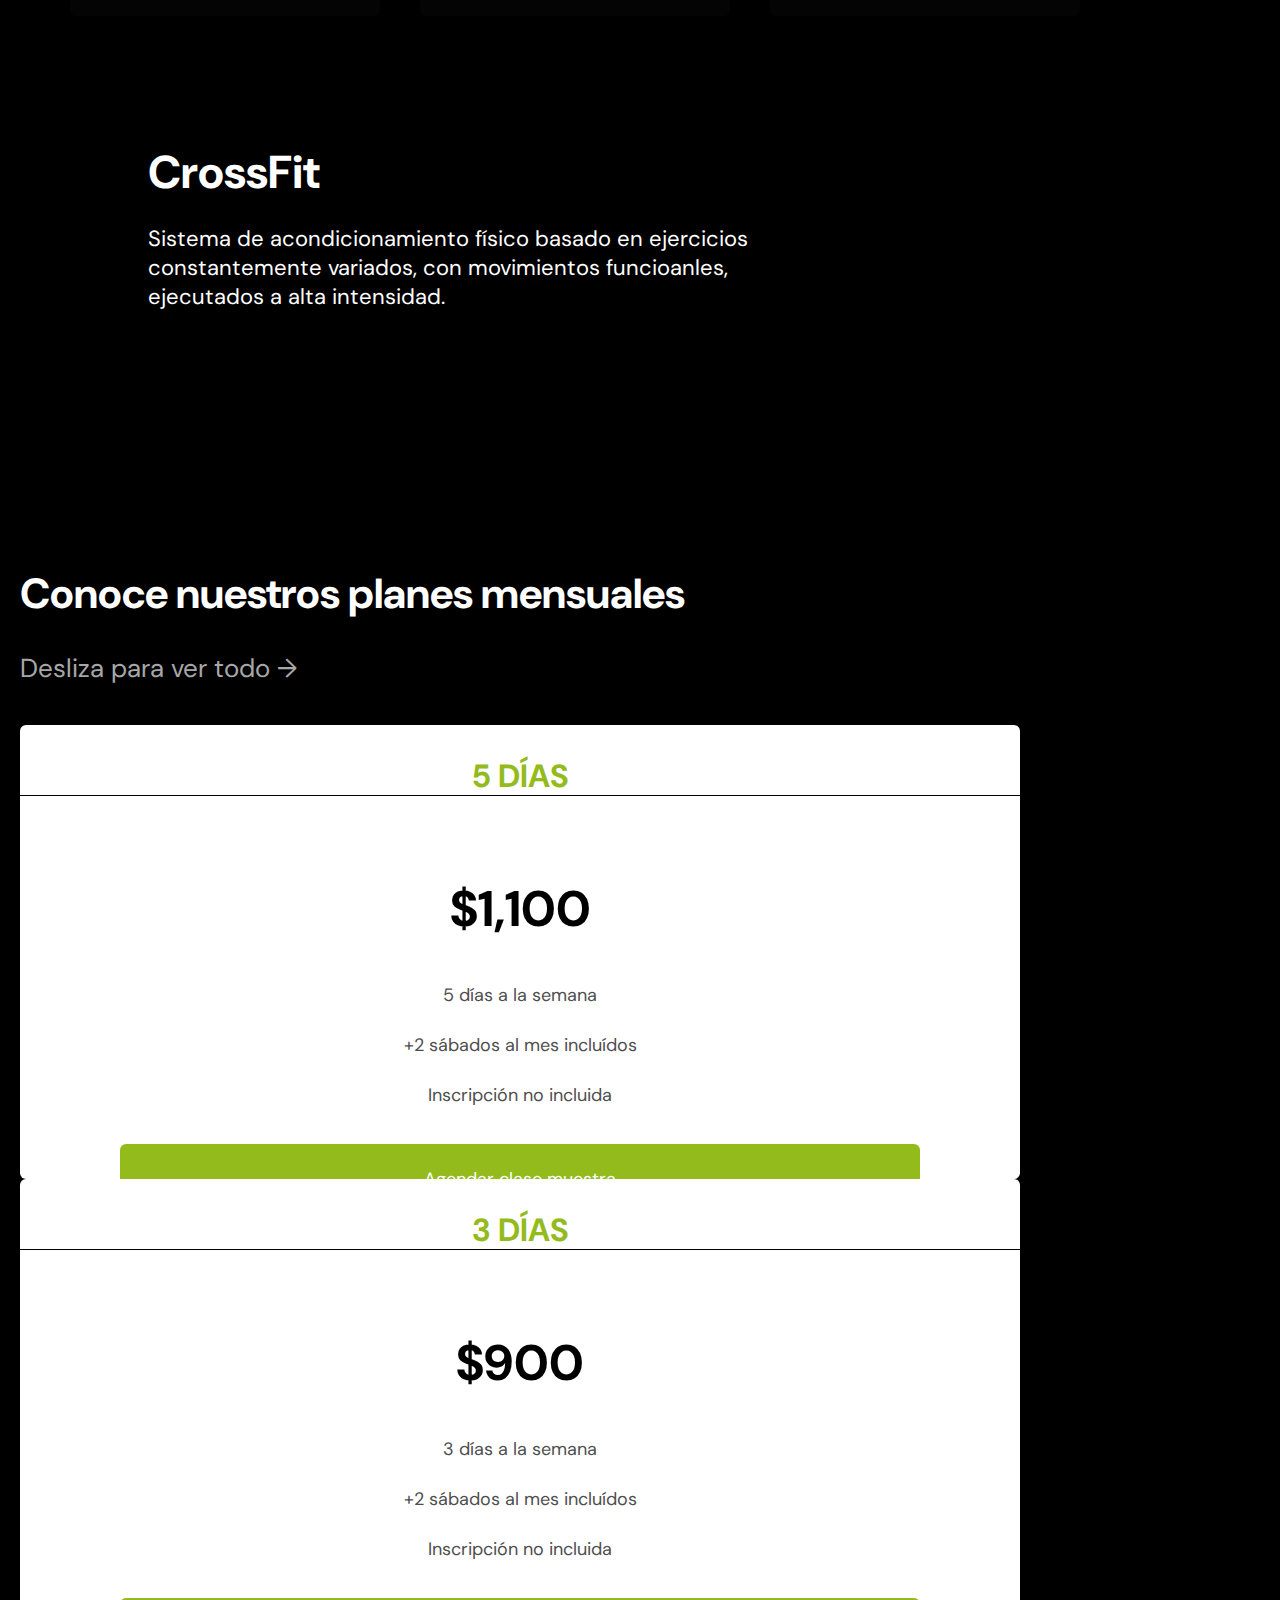
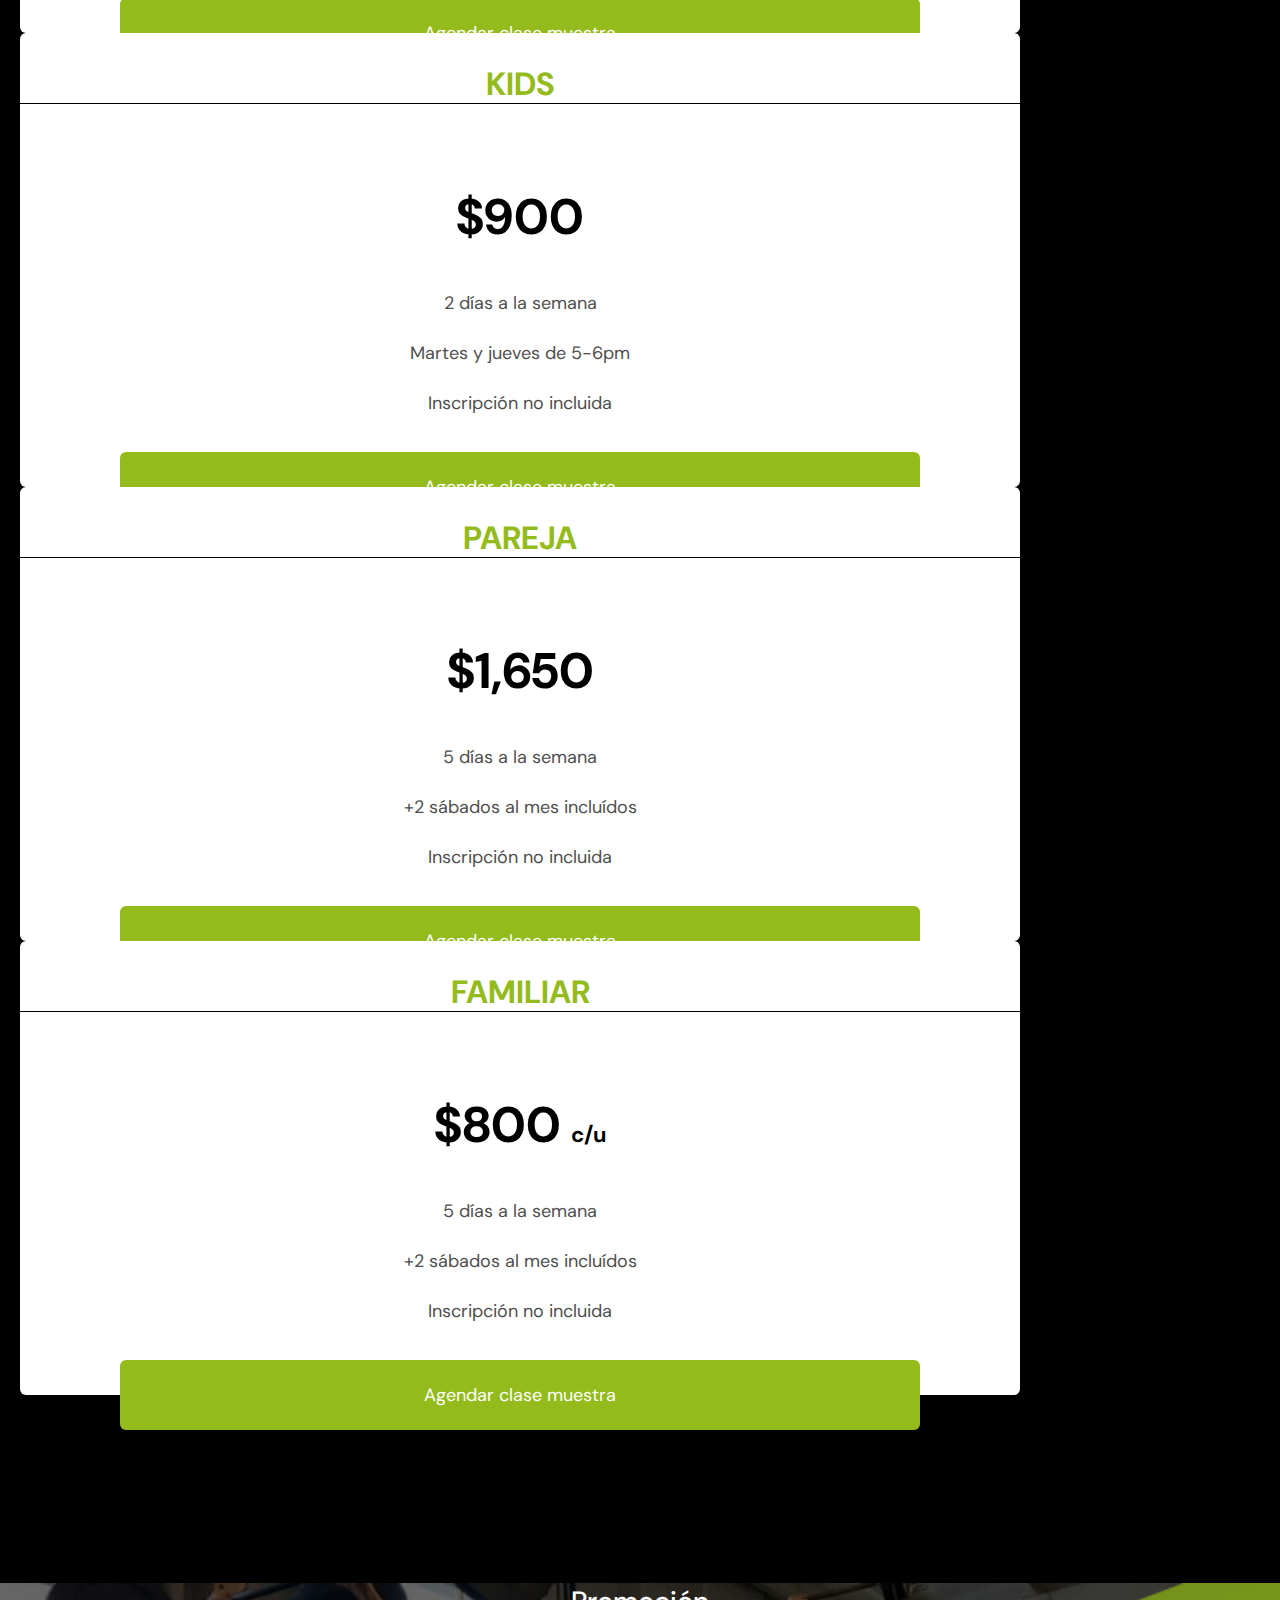
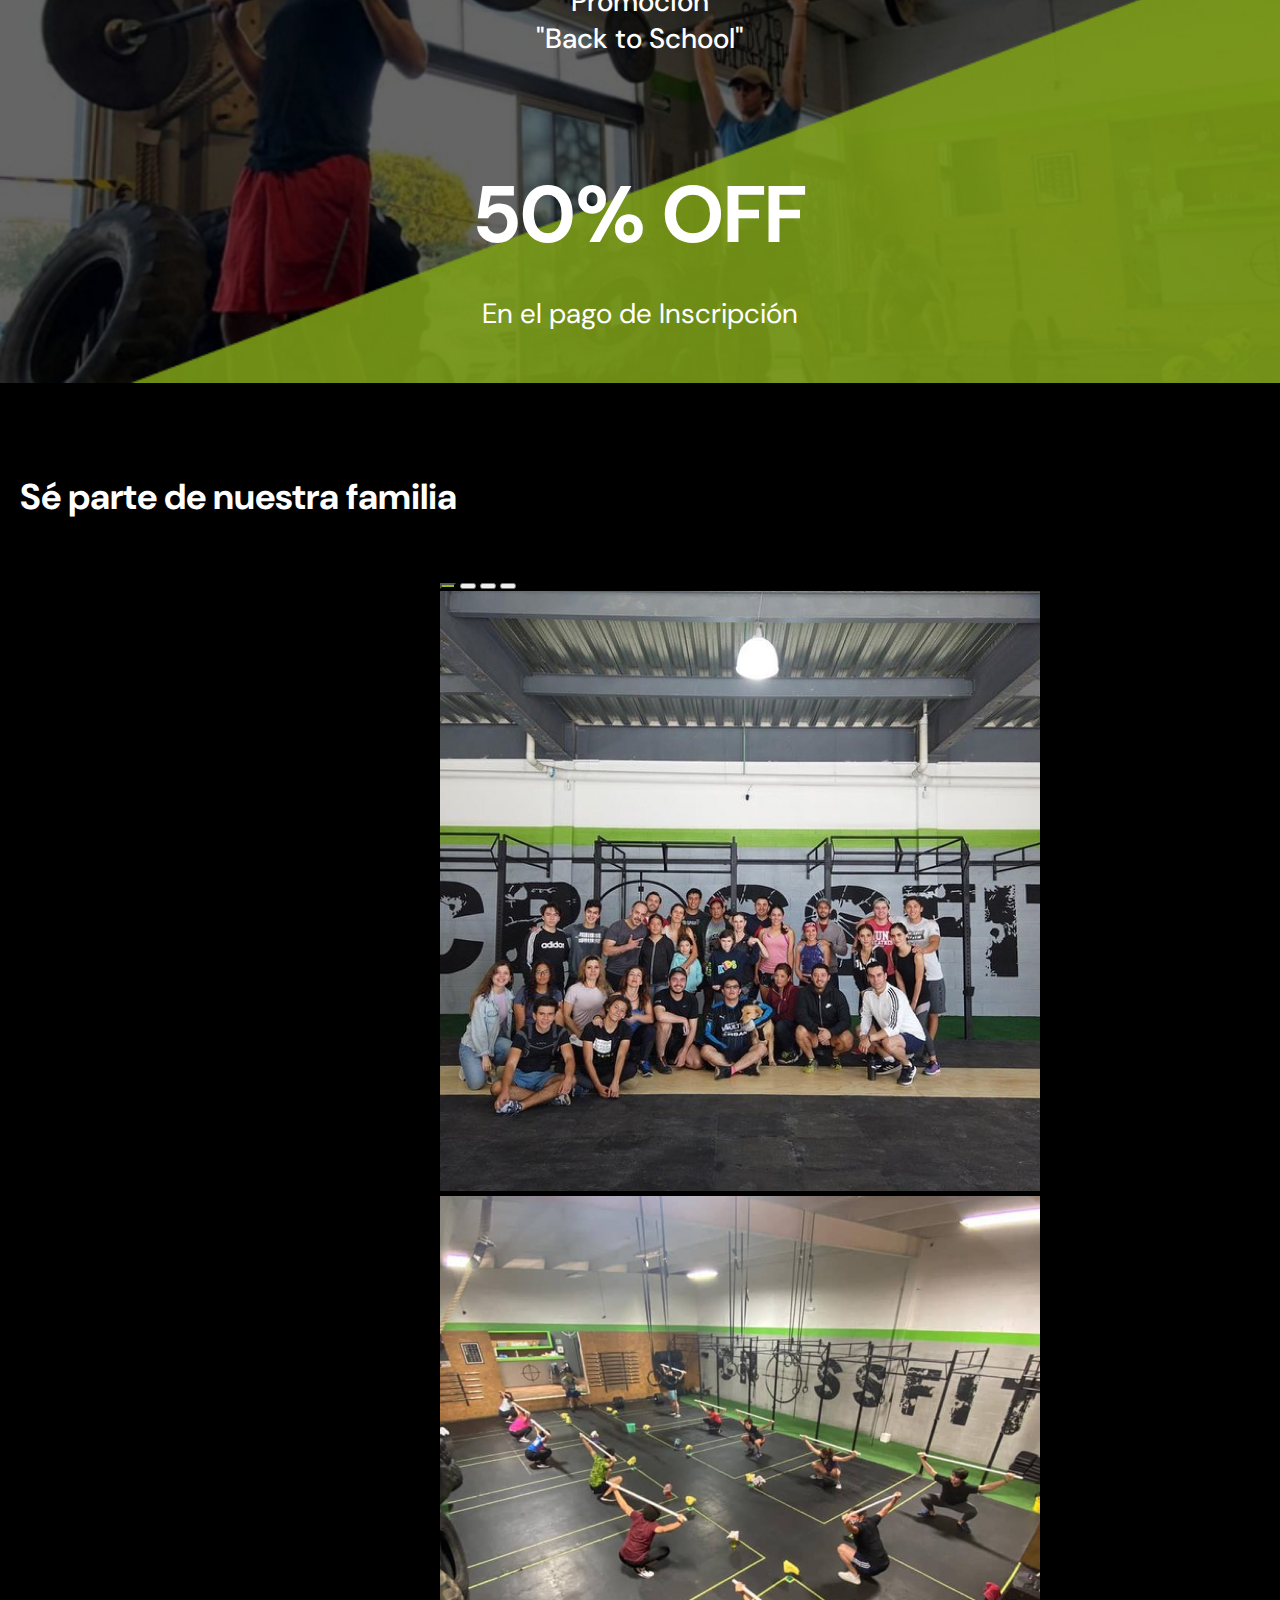
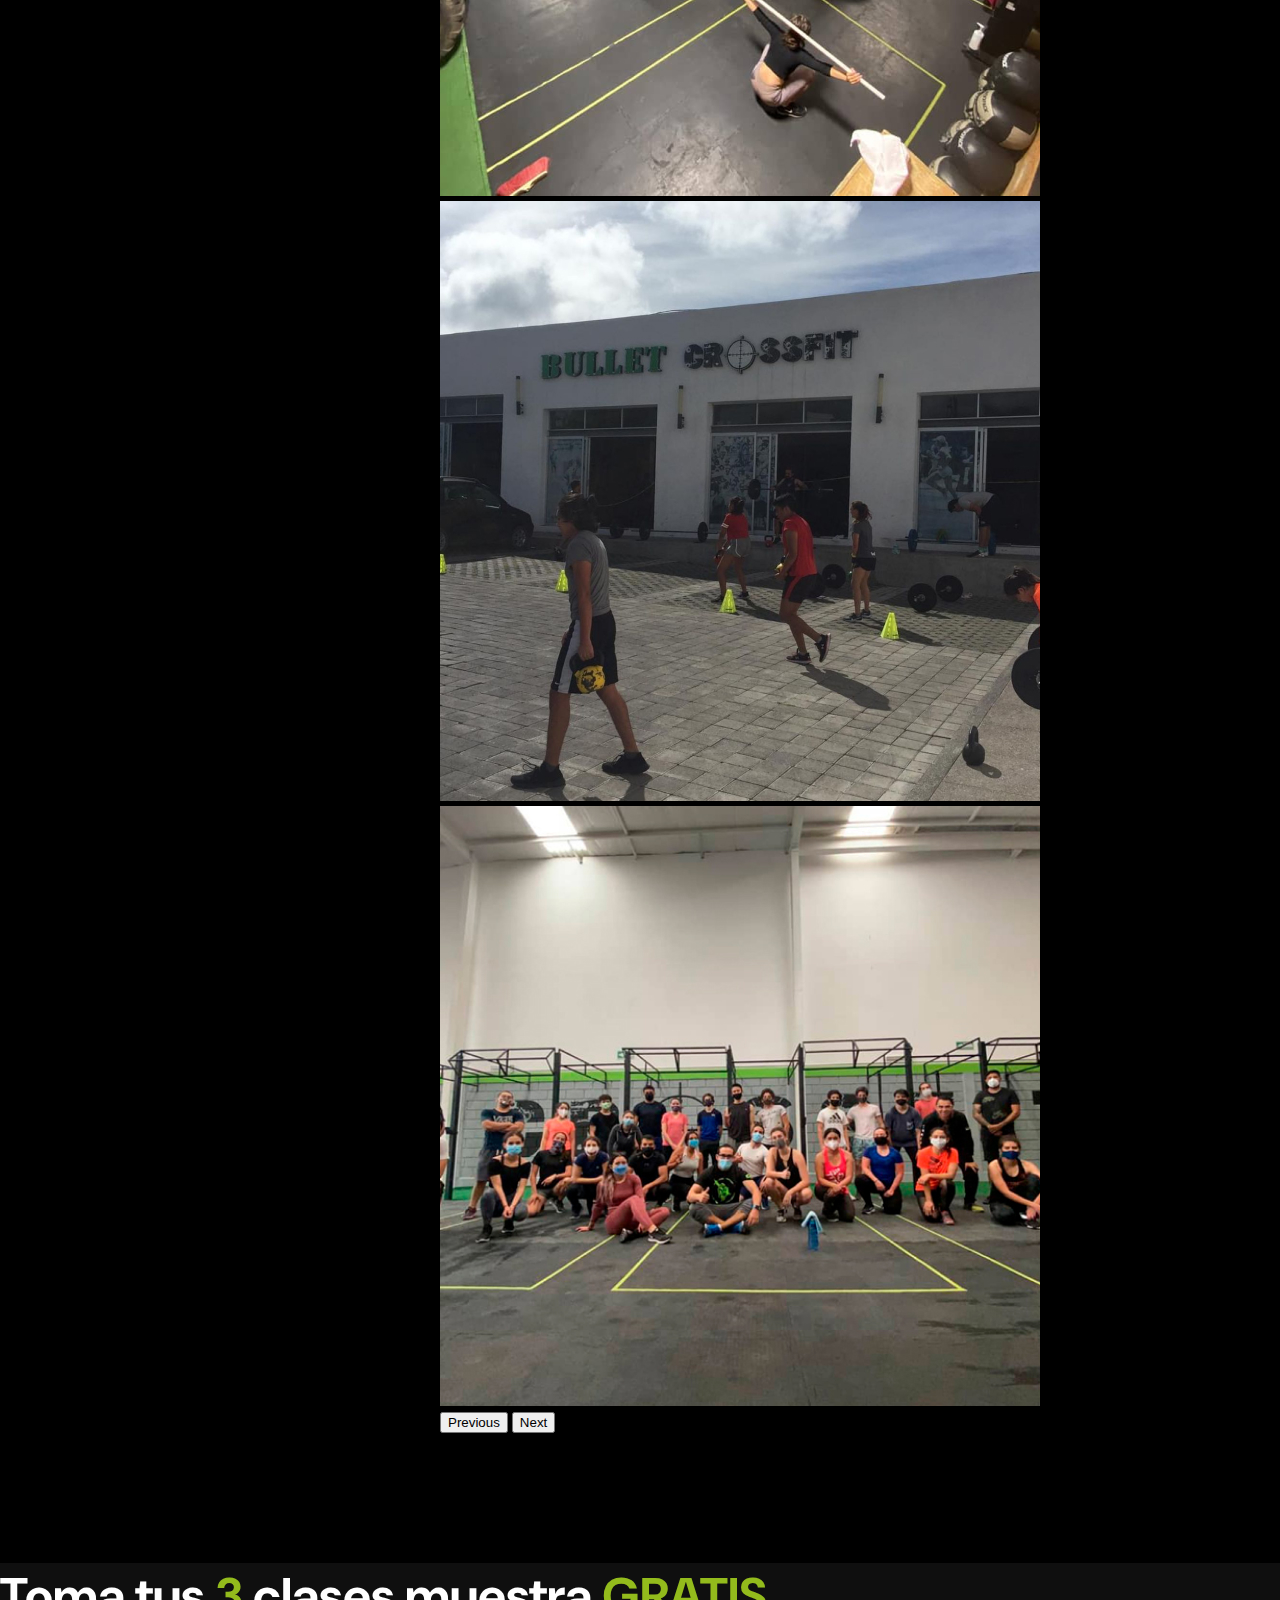
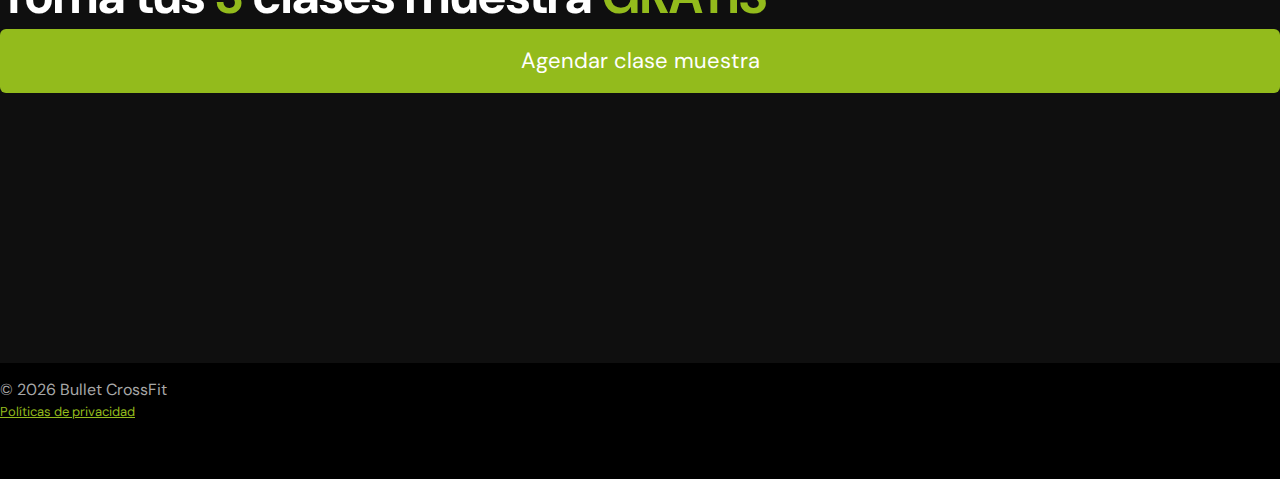
==== commit fae5baa5: "Privacy politics, desktop and tablet versions" ====
--- a/index.html
+++ b/index.html
@@ -28,12 +28,7 @@
 </head>
 
 <body>
-
-  <!-- HIDE CONTENT -->
-  <section class="hide__content d-none d-lg-flex justify-content-center align-items-center">
-    <img src="./assets/img/logo_white_resized.png" alt="Logo Bullet">
-  </section>
-
+  w
   <!-- WRAPPER -->
   <div class="wrapper">
     <!-- HEADER -->
@@ -41,9 +36,9 @@
 
       <!-- NAVIGATION -->
       <div class="wrapper__nav">
-        <nav class="nav d-flex align-items-center justify-content-between p-3">
+        <nav class="nav d-flex align-items-center justify-content-between p-3 px-md-5">
           <div class="nav__logo--container">
-            <a href="#" class="nav__logo">
+            <a href="/" class="nav__logo">
               <img src="./assets/img/logo_white_resized.png" alt="Bullet CrossFit Logo">
             </a>
           </div>
@@ -72,7 +67,7 @@
       <main>
 
         <!-- LOCATIONS -->
-        <section class="locations px-4">
+        <section class="locations px-4 d-flex flex-column justify-content-center align-items-center">
           <div class="locations__header">
             <h2 class="locations__header-title text-center">
               Forma parte de la mejor comunidad de fitness
@@ -126,28 +121,27 @@
               <div class="dropdown__body">
                 <p class="body__intro">Da clic para conocernos</p>
                 <div class="body__contact">
-                  <a href="https://wa.link/9fefru" class="contact__contact-link" target="_blank">
+                  <a href="https://wa.link/zmolsx" class="contact__contact-link" target="_blank">
                     <span class="contact__contact-link--whatsapp"></span>
-                    <p>442 412 23 49</p>
-                  </a>
-                  <a href="https://goo.gl/maps/PpkkTSuYLNdUomzv5" class="contact__contact-link" target="_blank">
+                    <p>442 873 0861</p>
+                  </a>
+                  <a href="https://goo.gl/maps/PMcejwtVRuhVHzX99" class="contact__contact-link" target="_blank">
                     <span class="contact__contact-link--location"></span>
-                    <p>Plaza Vida, Blvrd Privada Juriquilla 401, Privada Juriquilla, 76230 Juriquilla, Qro.</p>
+                    <p>Blvd. Universitario 44 Bodega 26-A Terra Business Park. 76269 Querétaro, México</p>
                   </a>
                 </div>
                 <div class="body__social">
-                  <a href="https://www.facebook.com/bulletcrossfitJuriquilla" class="social__link facebook"
-                    target="_blank">
-                    <span></span>
-                  </a>
-                  <a href="https://www.instagram.com/bulletjuriquilla/" class="social__link instagram" target="_blank">
+                  <a href="https://www.facebook.com/BulletZibata" class="social__link facebook" target="_blank">
+                    <span></span>
+                  </a>
+                  <a href="https://www.instagram.com/bulletzibata/" class="social__link instagram" target="_blank">
                     <span></span>
                   </a>
                 </div>
                 <div class="body__schedule">
                   <p class="schedule__title">Horarios</p>
                   <p class="schedule__subtitle">AM</p>
-                  <p class="schedule__schedules">6:00, 7:30, 8:30, 9:30</p>
+                  <p class="schedule__schedules">6:00, 7:00, 8:00, 9:00</p>
                   <p class="schedule__subtitle">PM</p>
                   <p class="schedule__schedules">5:00, 6:00, 7:00, 8:00, 9:00</p>
 
@@ -162,28 +156,27 @@
               <div class="dropdown__body">
                 <p class="body__intro">Da clic para conocernos</p>
                 <div class="body__contact">
-                  <a href="https://wa.link/9fefru" class="contact__contact-link" target="_blank">
+                  <a href="https://wa.link/dgidu0" class="contact__contact-link" target="_blank">
                     <span class="contact__contact-link--whatsapp"></span>
-                    <p>442 412 23 49</p>
-                  </a>
-                  <a href="https://goo.gl/maps/PpkkTSuYLNdUomzv5" class="contact__contact-link" target="_blank">
+                    <p>442 120 7274</p>
+                  </a>
+                  <a href="https://goo.gl/maps/3VrkpjqWGQmitoaU8" class="contact__contact-link" target="_blank">
                     <span class="contact__contact-link--location"></span>
-                    <p>Plaza Vida, Blvrd Privada Juriquilla 401, Privada Juriquilla, 76230 Juriquilla, Qro.</p>
+                    <p>Blvrd Paseos del Pedregal, San Isidro Juriquilla, 76226 Juriquilla, Qro.</p>
                   </a>
                 </div>
                 <div class="body__social">
-                  <a href="https://www.facebook.com/bulletcrossfitJuriquilla" class="social__link facebook"
-                    target="_blank">
-                    <span></span>
-                  </a>
-                  <a href="https://www.instagram.com/bulletjuriquilla/" class="social__link instagram" target="_blank">
+                  <a href="https://www.facebook.com/BulletGranReserva" class="social__link facebook" target="_blank">
+                    <span></span>
+                  </a>
+                  <a href="https://www.instagram.com/bulletgranreserva/" class="social__link instagram" target="_blank">
                     <span></span>
                   </a>
                 </div>
                 <div class="body__schedule">
                   <p class="schedule__title">Horarios</p>
                   <p class="schedule__subtitle">AM</p>
-                  <p class="schedule__schedules">6:00, 7:30, 8:30, 9:30</p>
+                  <p class="schedule__schedules">6:00, 7:00, 8:00, 9:00</p>
                   <p class="schedule__subtitle">PM</p>
                   <p class="schedule__schedules">5:00, 6:00, 7:00, 8:00, 9:00</p>
 
@@ -361,7 +354,8 @@
         <!-- CALL TO ACTION -->
         <section class="action">
           <div class="action__container d-flex flex-column justify-content-center align-items-center">
-            <p class="action__description text-center mb-4">Toma tus <span>3</span> clases muestra <span>GRATIS</span>
+            <p class="action__description text-center mb-4 mb-md-5">Toma tus <span>3</span> clases muestra
+              <span>GRATIS</span>
             </p>
             <a class="action__button bullet-btn" href="https://wa.link/2tpdyw" target="_blank">Agendar clase
               muestra</a>
@@ -376,7 +370,7 @@
         <p class="footer__copyright mb-2">
           © <span class="footer__year"></span> Bullet CrossFit
         </p>
-        <a href="#" class="privacy-politics-link">Políticas de privacidad</a>
+        <a href="./politicas.html" class="privacy-politics-link">Políticas de privacidad</a>
       </div>
     </footer>
   </div>
--- a/assets/css/style.css
+++ b/assets/css/style.css
@@ -33,19 +33,7 @@
 }
 
 .wrapper__content {
-  padding-top: 5.9375rem;
-}
-
-.hide__content {
-  position: absolute;
-  top: 0;
-  left: 0;
-  bottom: 0;
-  right: 0;
-  height: 100vh;
-  width: 100%;
-  z-index: 99999;
-  background: #000;
+  padding-top: 3.75rem;
 }
 
 .bullet-btn {
@@ -63,7 +51,7 @@
 
 .bullet-btn:hover {
   color: #fff;
-  background: #ade014;
+  background: #7a9b16;
 }
 
 .locations__body .locations__dropdown .dropdown__header span, .locations__body .locations__dropdown .dropdown__body .contact__contact-link .contact__contact-link--whatsapp, .locations__body .locations__dropdown .dropdown__body .contact__contact-link .contact__contact-link--location, .locations__body .locations__dropdown .dropdown__body .body__social .social__link span {
@@ -103,6 +91,8 @@
   background-position: center;
   background-size: cover;
   background-repeat: no-repeat;
+  background-attachment: fixed;
+  position: relative;
   z-index: 1;
 }
 
@@ -126,7 +116,7 @@
   left: 0;
   width: 100%;
   height: 100%;
-  background: rgba(0, 0, 0, 0.25);
+  background: rgba(0, 0, 0, 0.5);
   z-index: -1;
 }
 
@@ -146,6 +136,10 @@
   margin-bottom: 1.875rem;
   font-size: 1.125rem;
   color: #fff;
+}
+
+.locations__body {
+  max-width: 25rem;
 }
 
 .locations__body .locations__dropdown .dropdown__header {
@@ -281,6 +275,7 @@
   background-position: center;
   background-repeat: no-repeat;
   background-size: cover;
+  background-attachment: fixed;
   height: 25rem;
   width: 100%;
   z-index: 1;
@@ -321,7 +316,7 @@
   height: 50px;
   width: 100%;
   position: absolute;
-  bottom: 50px;
+  bottom: 20px;
 }
 
 .plans__container {
@@ -518,9 +513,133 @@
   color: #a7a7a7;
 }
 
-@media (min-width: 992px) {
-  body {
-    overflow: hidden !important;
+.privacy {
+  background: #040404;
+  color: #fff;
+}
+
+.privacy__container {
+  padding: 2.5rem 1.875rem;
+}
+
+.privacy__title {
+  font-size: 2rem;
+}
+
+.privacy__paragraph, .privacy__list-element {
+  margin-bottom: 1.25rem;
+  text-align: justify;
+  font-size: 1rem;
+  line-height: 2;
+  color: #a7a7a7;
+}
+
+@media (min-width: 650px) {
+  .banner__title {
+    font-size: 3.125rem;
+  }
+  .locations__header-title {
+    font-size: 2rem;
+  }
+  .hero__container {
+    max-width: 37.5rem;
+    margin-left: 10%;
+  }
+  .hero__title {
+    font-size: 2.875rem;
+  }
+  .hero__description {
+    font-size: 1.375rem;
+  }
+  .carousel__title {
+    font-size: 2.25rem;
+    margin: 3.125rem 0;
+  }
+  .carousel .bootstrap-carousel__container {
+    max-width: 25rem;
+    margin: 0 auto;
+  }
+  .action__description {
+    font-size: 2.25rem;
+  }
+  .action__button {
+    font-size: 1.375rem;
+  }
+}
+
+@media (min-width: 768px) {
+  nav.nav {
+    padding-left: 1.875rem;
+    padding-right: 1.875rem;
+  }
+  .banner {
+    height: 28.125rem;
+    background: url("../img/banner_2.jpg");
+    background-position: center;
+    background-repeat: no-repeat;
+    background-size: cover;
+    background-attachment: fixed;
+  }
+  .promo-banner {
+    height: 25rem;
+  }
+  .promo-banner h4:first-of-type {
+    font-size: 1.75rem;
+  }
+  .promo-banner h4:last-of-type {
+    font-size: 5rem;
+  }
+  .promo-banner p {
+    font-size: 1.75rem;
+  }
+}
+
+@media (min-width: 1100px) {
+  .banner__title {
+    font-size: 4.375rem;
+    max-width: 62.5rem;
+  }
+  .locations__body {
+    width: 100%;
+    max-width: 71.875rem;
+    display: grid;
+    justify-content: center;
+    grid-template-columns: repeat(3, 350px);
+  }
+  .locations__body .locations__dropdown {
+    margin: 0 1.25rem;
+  }
+  .locations__body .locations__dropdown .dropdown__header {
+    border-radius: 6px 6px 0 0;
+    justify-content: center;
+  }
+  .locations__body .locations__dropdown .dropdown__header span {
+    display: none;
+  }
+  .locations__body .locations__dropdown .dropdown__body {
+    padding: 1.25rem;
+    max-height: 700px;
+  }
+  .locations__body .locations__dropdown:last-child .dropdown__header {
+    border-radius: 6px 6px 0 0;
+    border-bottom: 1px solid #fff;
+  }
+  .plans__container .plans__intro h3 {
+    margin-top: 3.125rem;
+    font-size: 2.625rem;
+  }
+  .plans__container .plans__intro p {
+    font-size: 1.625rem;
+  }
+  .plans__container .plan-cards__container {
+    grid-template-columns: repeat(5, 300px);
+    max-width: 62.5rem;
+  }
+  .action {
+    height: 25rem;
+  }
+  .action__description {
+    font-size: 3.125rem;
   }
 }
 /*# sourceMappingURL=style.css.map */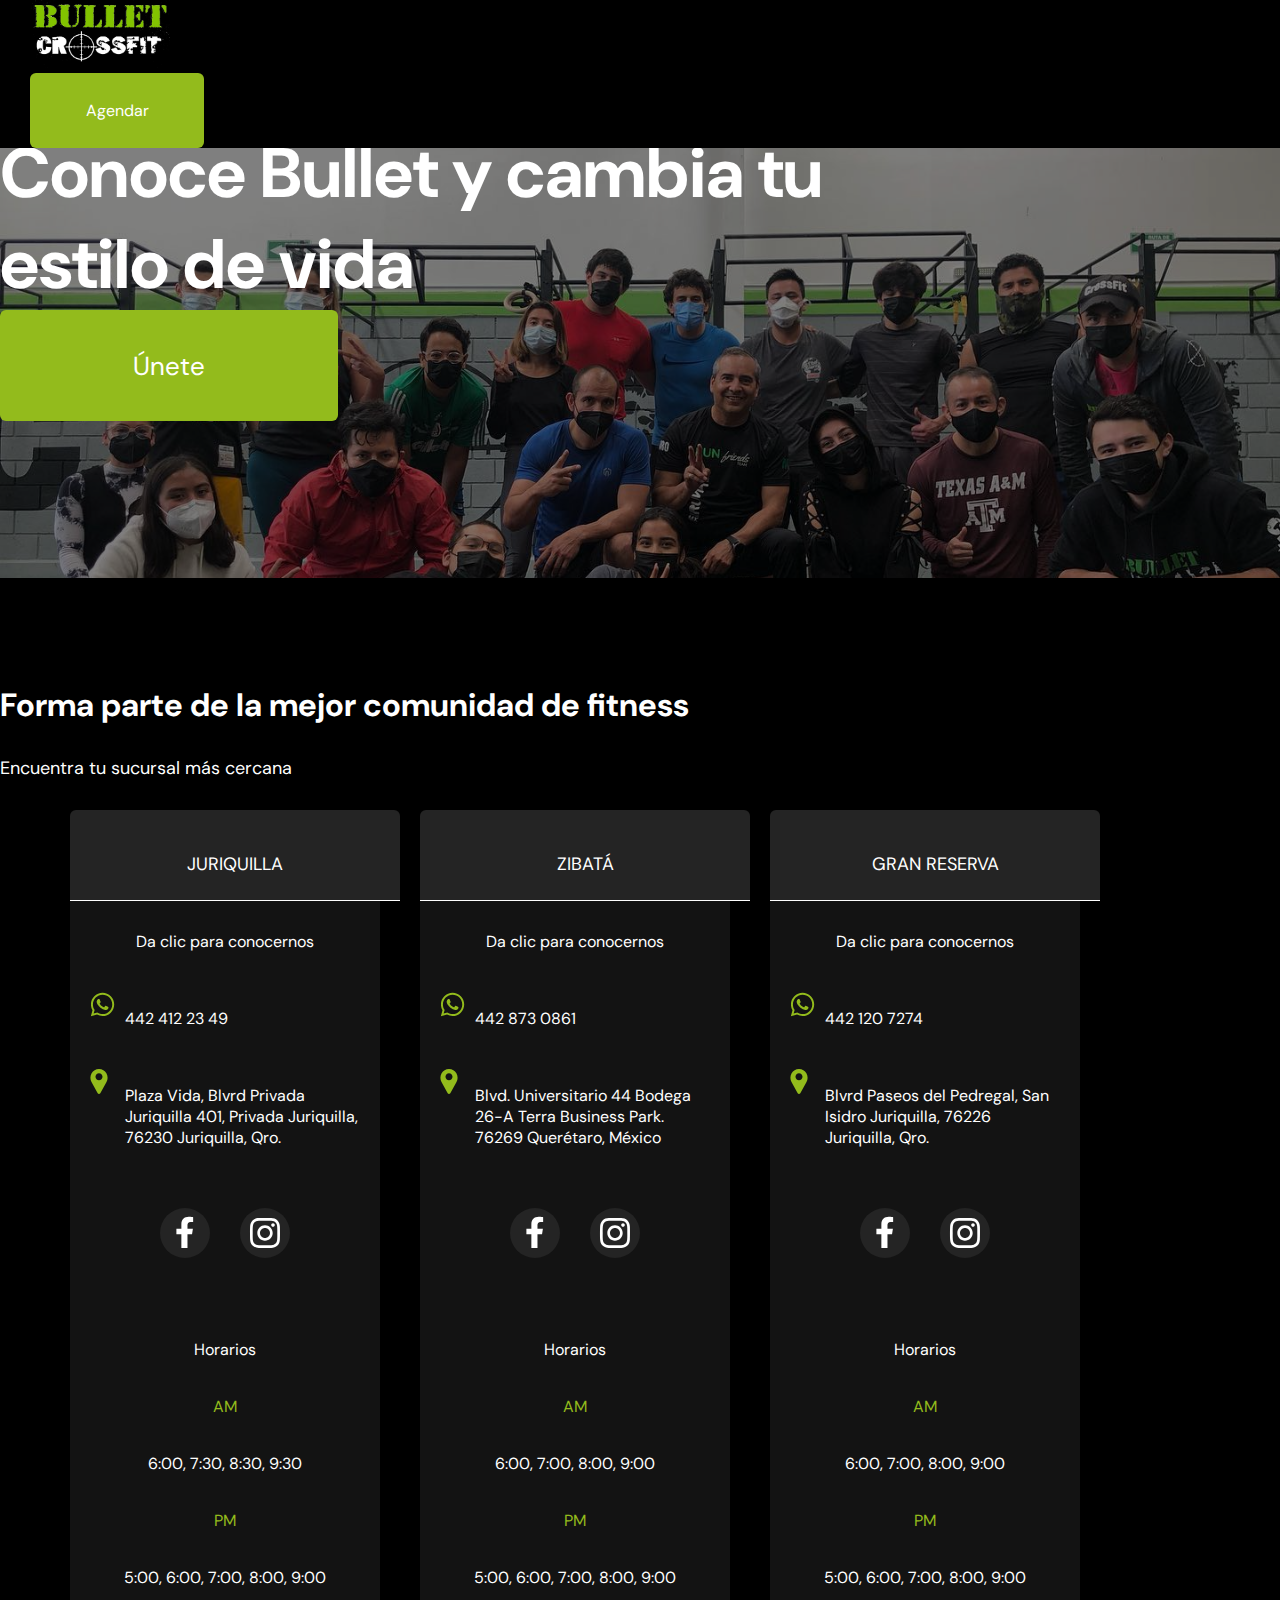
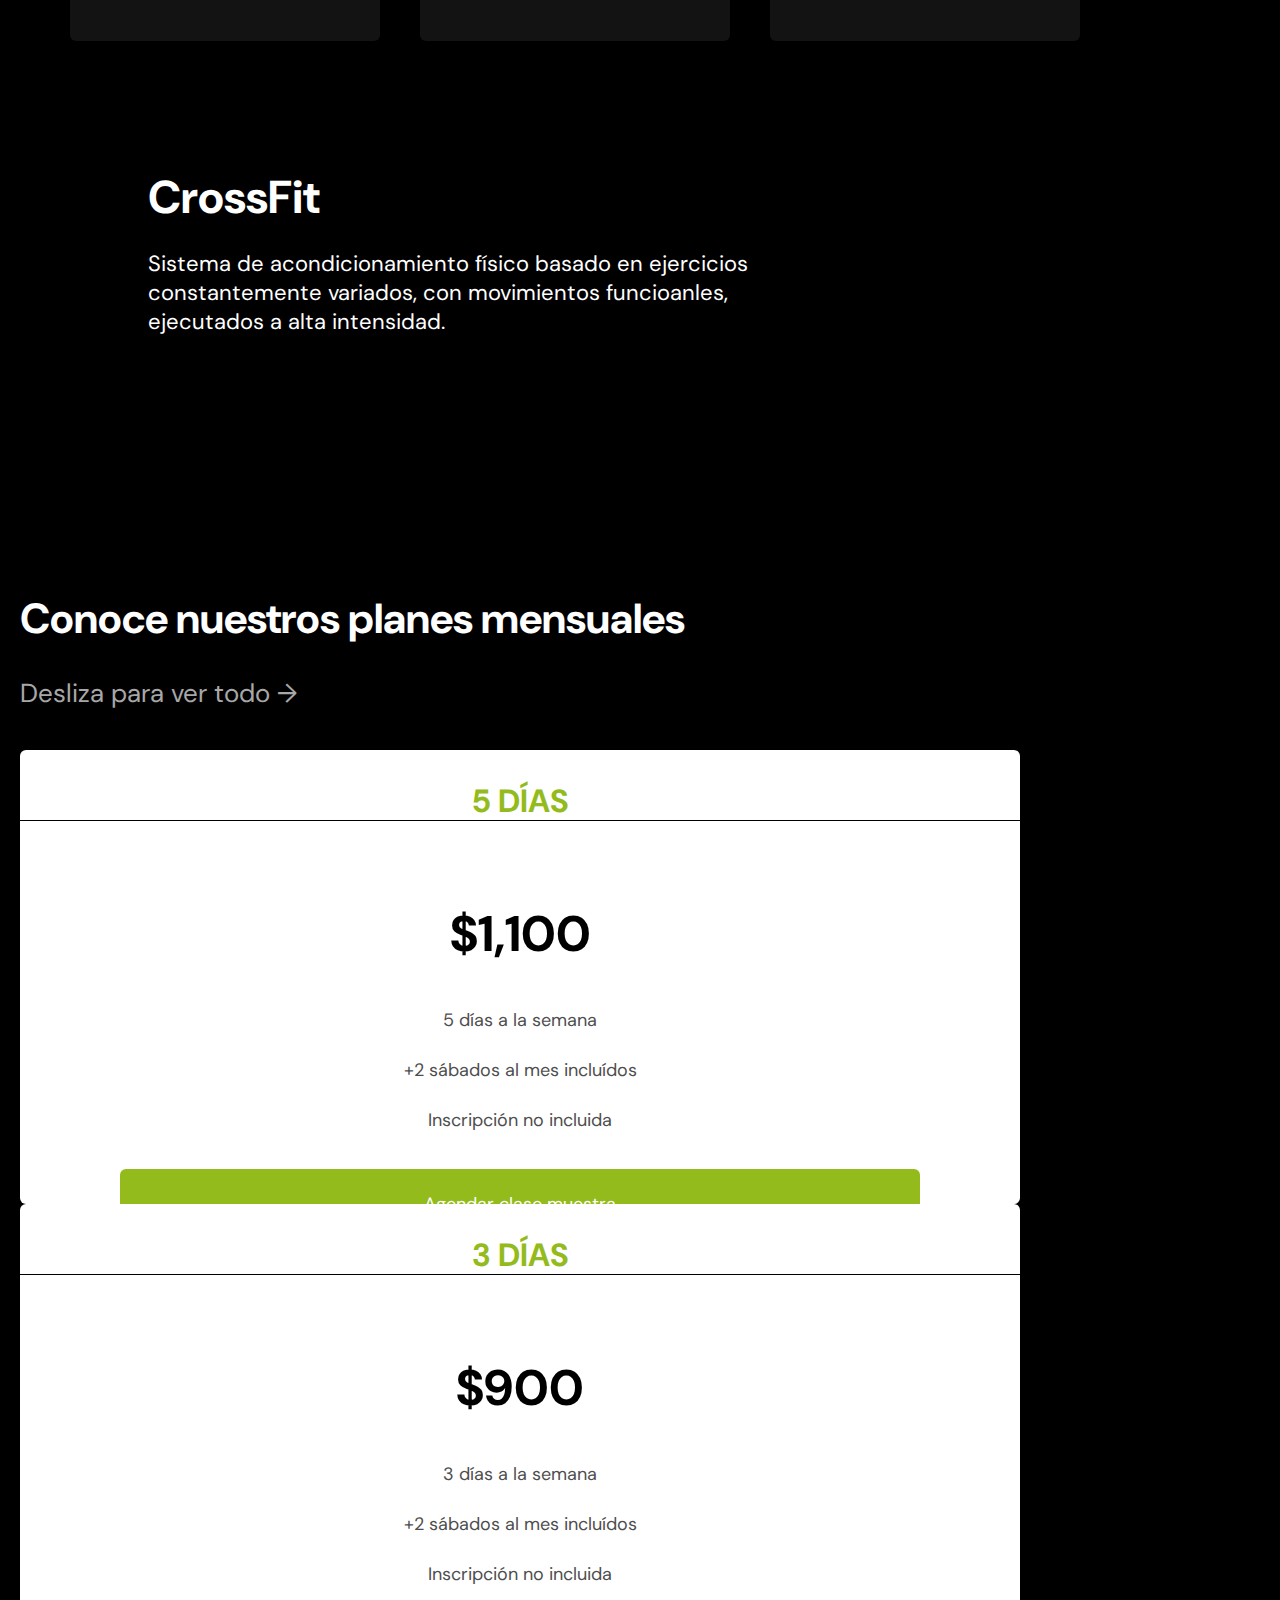
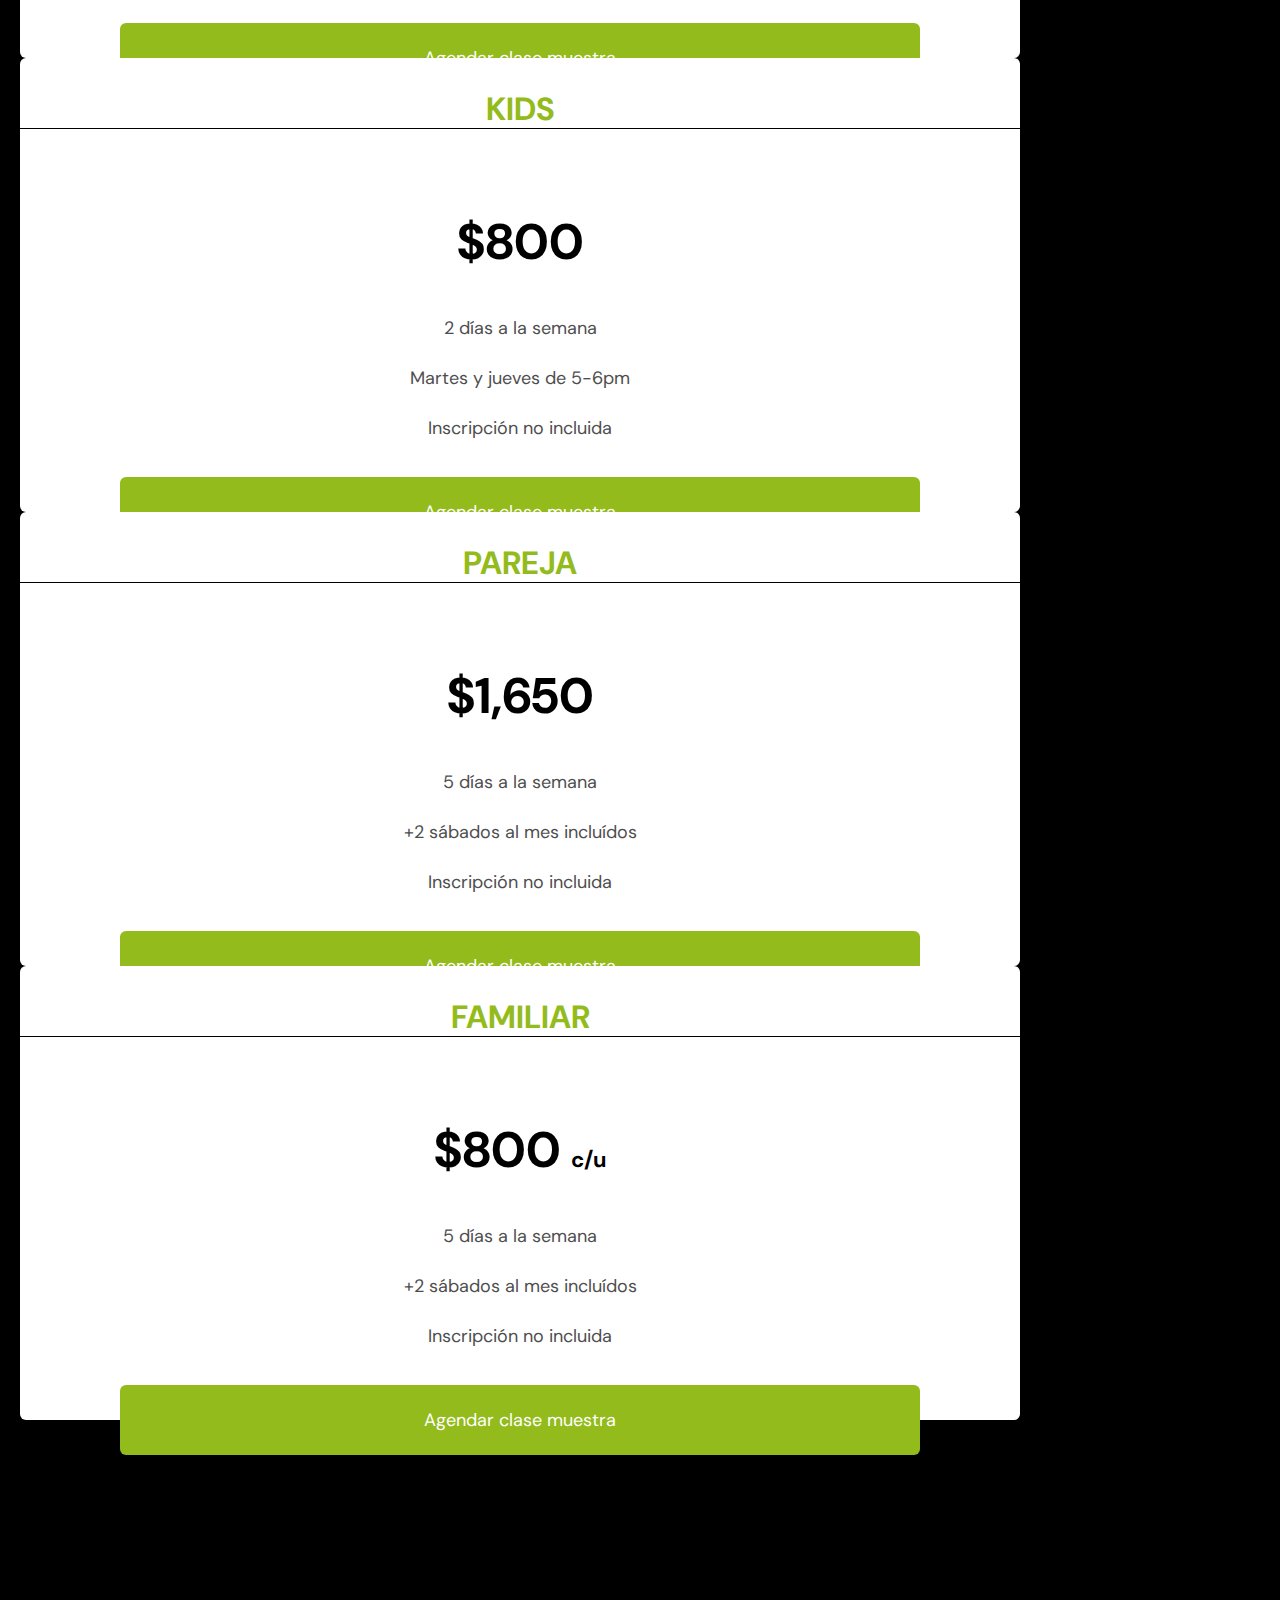
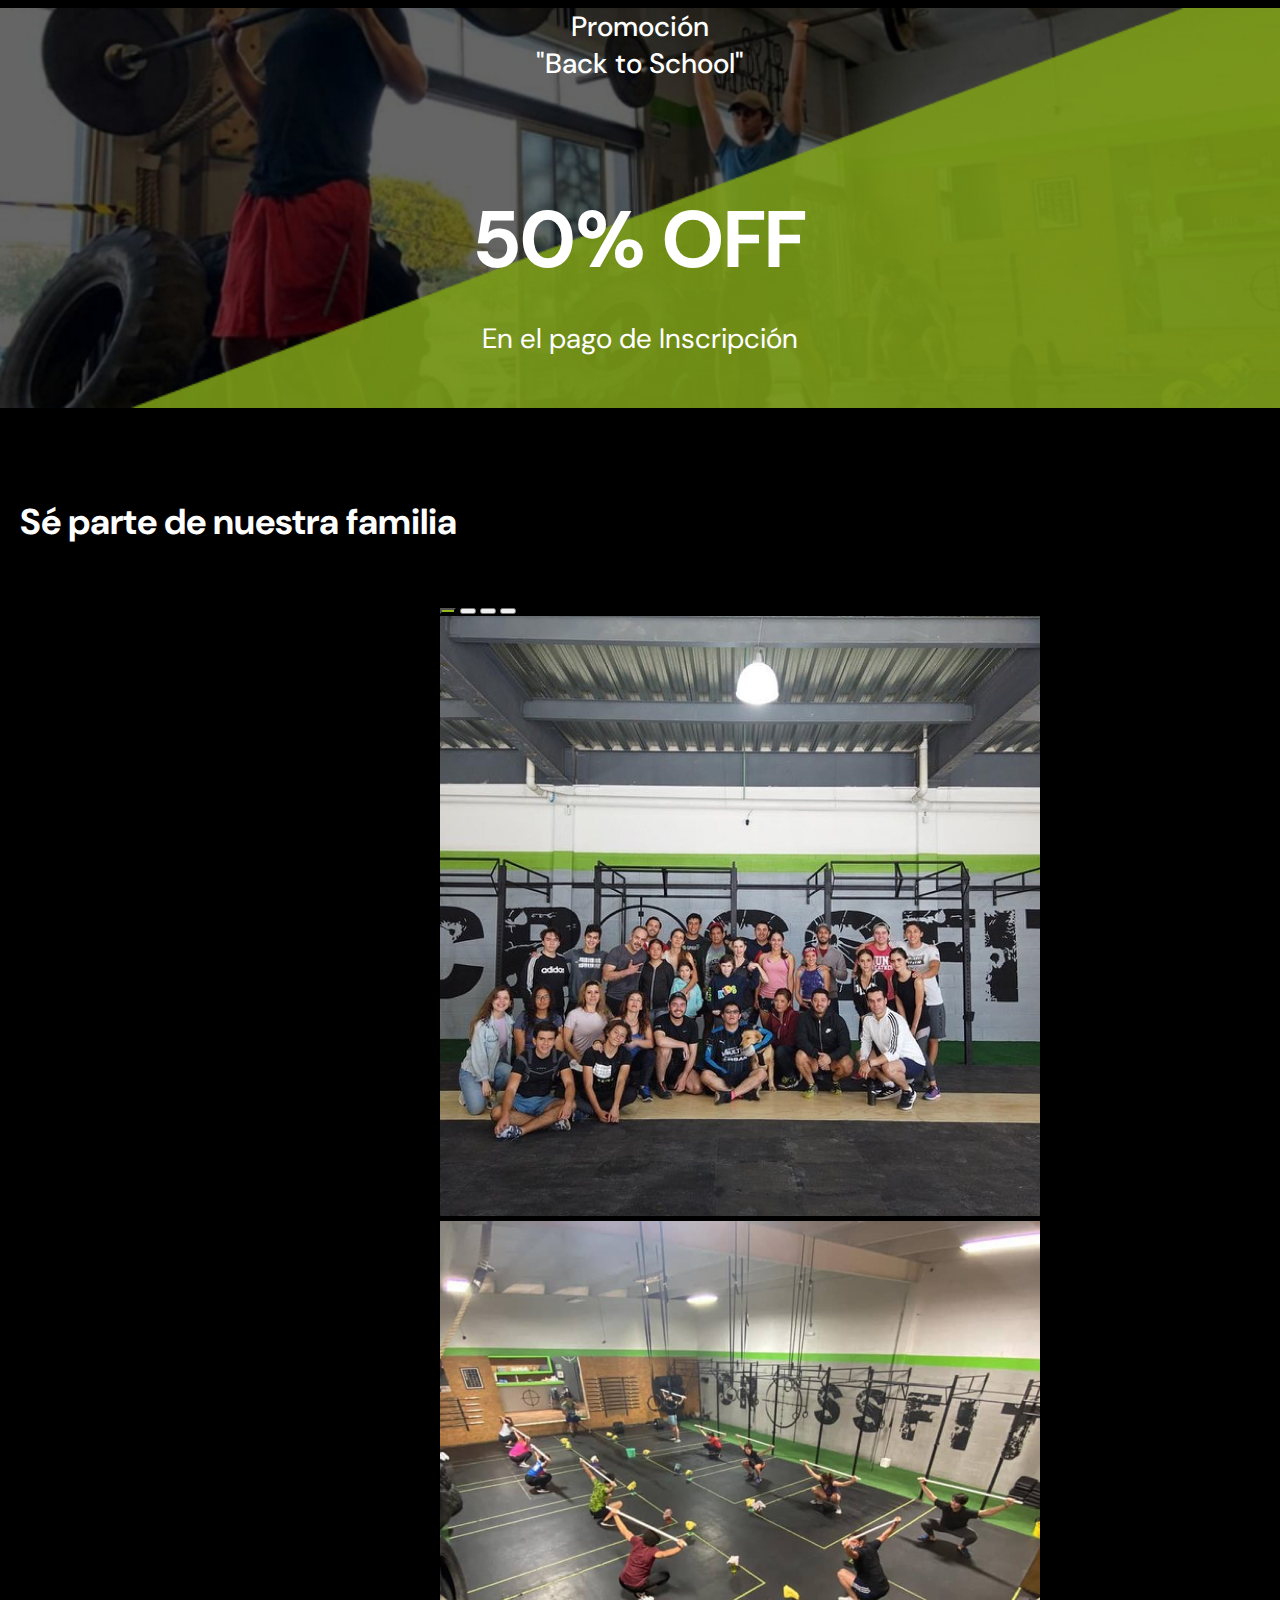
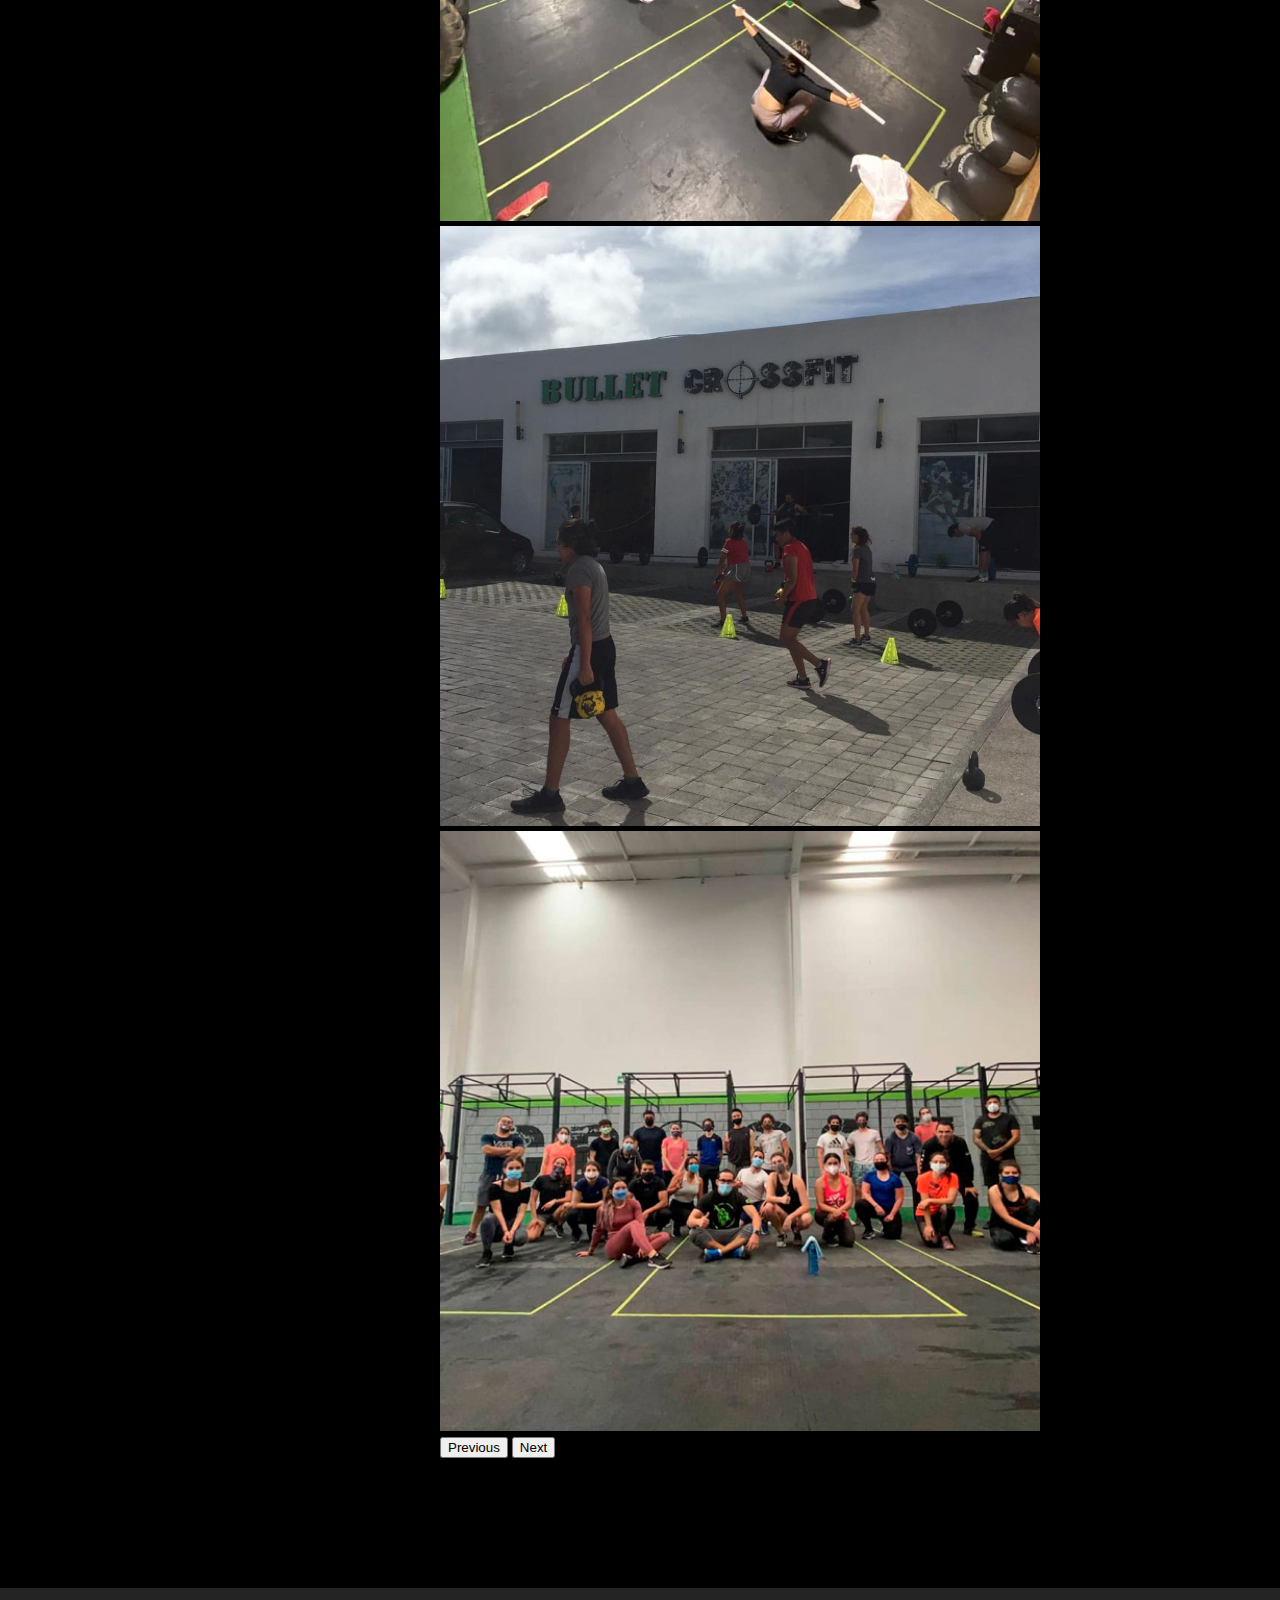
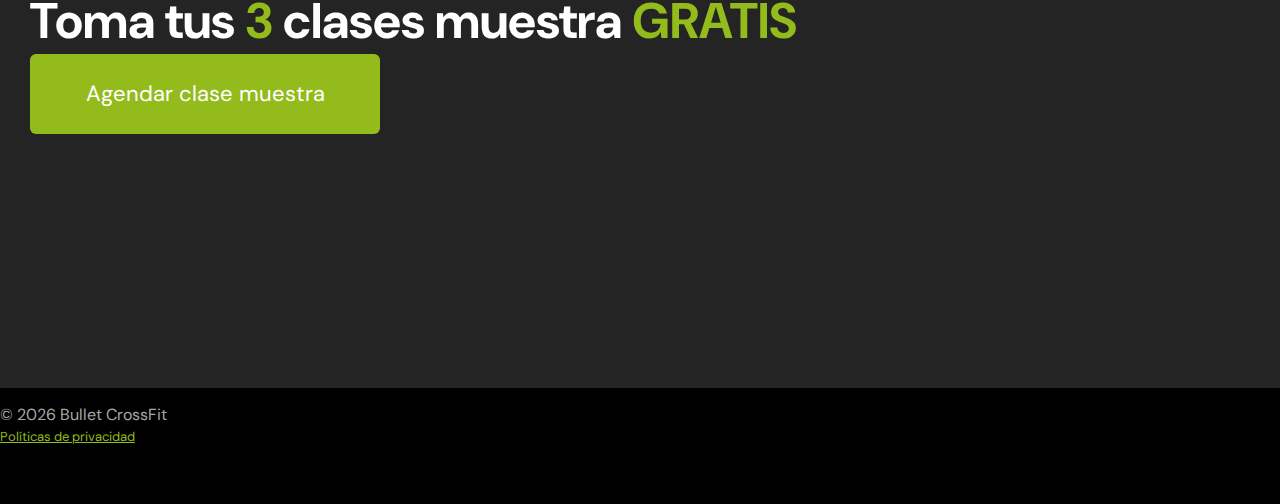
==== commit 919d2e63: "Quick fixes" ====
--- a/index.html
+++ b/index.html
@@ -5,6 +5,13 @@
   <meta charset="UTF-8">
   <meta http-equiv="X-UA-Compatible" content="IE=edge">
   <meta name="viewport" content="width=device-width, initial-scale=1.0">
+  <meta name="robots" content="index, follow" />
+  <meta property="og:title" content="Bullet CrossFit">
+  <meta property="og:image" content="https://bulletcrossfit.com/assets/icon/favicon.png">
+  <meta property="og:url" content="https://bulletcrossfit.com/">
+  <meta property="og:description"
+    content="La mejor comunidad CrossFit en Juriquilla.
+Enfocados 100% en mejorar tu salud y condición física. Los instructores están Certificados en CrossFit L1 y afiliados a Reebok Crossfit. Ellos cuentan con 7 años de experiencia. ">
   <title>Bullet CrossFit</title>
 
   <!-- BOOTSTRAP -->
@@ -80,9 +87,9 @@
             <article class="locations__dropdown">
               <div class="dropdown__header">
                 <h3>Juriquilla</h3>
-                <span class="rotate"></span>
-              </div>
-              <div class="dropdown__body show">
+                <span class=""></span>
+              </div>
+              <div class="dropdown__body">
                 <p class="body__intro">Da clic para conocernos</p>
                 <div class="body__contact">
                   <a href="https://wa.link/9fefru" class="contact__contact-link" target="_blank">
@@ -250,7 +257,7 @@
                 </div>
                 <div class="plan-card__body">
                   <p class="plan-card__price">
-                    $900
+                    $800
                   </p>
                   <ul class="plan-card__description">
                     <li>2 días a la semana</li>
--- a/assets/css/style.css
+++ b/assets/css/style.css
@@ -91,7 +91,6 @@
   background-position: center;
   background-size: cover;
   background-repeat: no-repeat;
-  background-attachment: fixed;
   position: relative;
   z-index: 1;
 }
@@ -144,13 +143,13 @@
 
 .locations__body .locations__dropdown .dropdown__header {
   width: 100%;
-  height: 2.8125rem;
+  height: 4.375rem;
   padding: 0.625rem;
   display: flex;
   justify-content: space-between;
   align-items: center;
   color: #fff;
-  background-color: #0f0f0f;
+  background-color: #242424;
   border-bottom: 1px solid #fff;
 }
 
@@ -185,7 +184,7 @@
   flex-direction: column;
   justify-content: center;
   align-items: center;
-  background-color: #040404;
+  background-color: #131313;
   color: #fff;
   overflow: hidden;
   transition: max-height ease 0.3s;
@@ -275,7 +274,6 @@
   background-position: center;
   background-repeat: no-repeat;
   background-size: cover;
-  background-attachment: fixed;
   height: 25rem;
   width: 100%;
   z-index: 1;
@@ -480,12 +478,13 @@
 
 .action {
   height: 18.75rem;
-  background-color: #0f0f0f;
+  background-color: #242424;
 }
 
 .action__container {
   width: 100%;
   height: 100%;
+  padding: 0 1.875rem;
 }
 
 .action__description {
@@ -496,6 +495,14 @@
 
 .action__description span {
   color: #93bb1c;
+}
+
+.action__button {
+  font-size: 1.375rem;
+  padding: 0;
+  height: 5rem;
+  width: 100%;
+  max-width: 21.875rem;
 }
 
 .footer__container {
@@ -514,12 +521,13 @@
 }
 
 .privacy {
-  background: #040404;
+  background: #131313;
   color: #fff;
 }
 
 .privacy__container {
   padding: 2.5rem 1.875rem;
+  padding-top: 5rem;
 }
 
 .privacy__title {
@@ -595,6 +603,9 @@
 }
 
 @media (min-width: 1100px) {
+  .banner {
+    background-attachment: fixed;
+  }
   .banner__title {
     font-size: 4.375rem;
     max-width: 62.5rem;
@@ -635,6 +646,9 @@
     grid-template-columns: repeat(5, 300px);
     max-width: 62.5rem;
   }
+  .hero {
+    background-attachment: fixed;
+  }
   .action {
     height: 25rem;
   }
